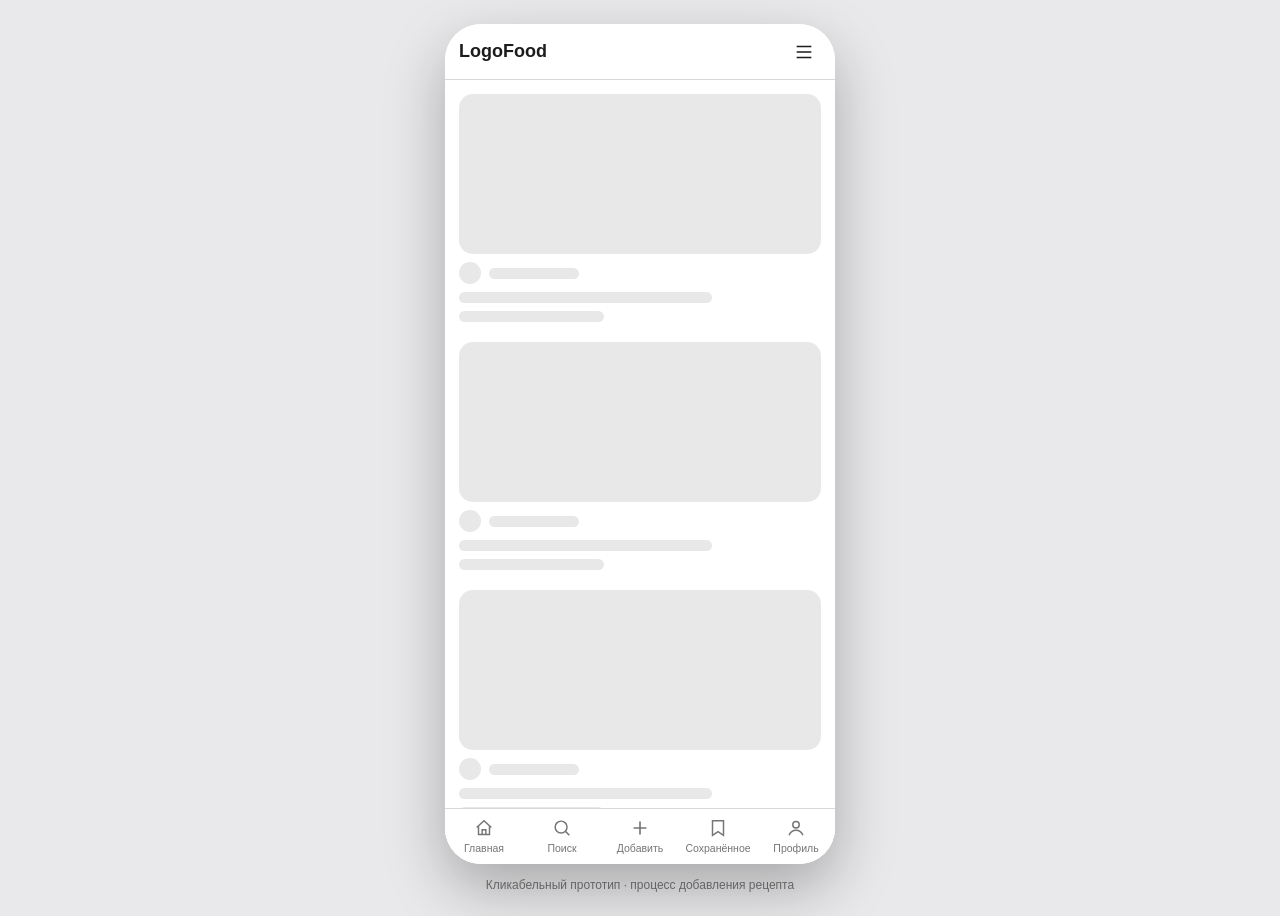
==== index.html @ 0989dd39 "Rename recipe-prototype.html to index.html" ====
<!DOCTYPE html>
<html lang="ru">
<head>
<meta charset="UTF-8">
<meta name="viewport" content="width=device-width, initial-scale=1.0, maximum-scale=1.0">
<title>LogoFood — прототип добавления рецепта</title>
<style>
  :root{
    --gray-50:#fafafa;
    --gray-100:#f2f2f2;
    --gray-200:#e8e8e8;
    --gray-300:#dcdcdc;
    --gray-400:#c2c2c2;
    --gray-500:#9e9e9e;
    --gray-600:#757575;
    --gray-700:#525252;
    --gray-800:#333333;
    --text:#1c1c1c;
    --border:#d8d8d8;
    --field-h:40px;
  }
  *{box-sizing:border-box;}
  /* Гарантируем, что атрибут hidden всегда скрывает элемент, даже если
     класс задаёт своё display (flex и т.п.) — иначе toggle через .hidden не работает */
  [hidden]{display:none !important;}
  html,body{height:100%;}
  body{
    margin:0;
    background:#e9e9eb;
    font-family:-apple-system,BlinkMacSystemFont,"Segoe UI",Roboto,Helvetica,Arial,sans-serif;
    color:var(--text);
    -webkit-font-smoothing:antialiased;
  }
  button, input, textarea, select{font-family:inherit;}
  button:focus-visible, input:focus-visible, textarea:focus-visible, select:focus-visible, a:focus-visible{
    outline:2px solid var(--gray-800); outline-offset:2px;
  }

  .stage{
    min-height:100vh; display:flex; flex-direction:column; align-items:center; justify-content:center;
    gap:14px; padding:24px;
  }
  .stage-caption{font-size:12px;color:var(--gray-600);text-align:center;}

  .device{
    position:relative; width:390px; height:844px; max-height:calc(100vh - 60px);
    background:#fff; border-radius:36px; box-shadow:0 24px 60px rgba(0,0,0,.28); overflow:hidden;
  }

  .screen{position:absolute; inset:0; display:flex; flex-direction:column; background:#fff;}
  #screen-main{z-index:1;}

  .modal-screen{
    z-index:10; opacity:0; visibility:hidden; transform:translateY(18px);
    transition:opacity .25s ease, transform .25s ease, visibility 0s linear .25s; pointer-events:none;
  }
  .modal-screen.active{
    opacity:1; visibility:visible; transform:translateY(0);
    transition:opacity .25s ease, transform .25s ease; pointer-events:auto;
  }

  /* Top bar */
  .topbar{
    height:56px; flex:0 0 auto; display:flex; align-items:center; justify-content:space-between;
    padding:0 14px; border-bottom:1px solid var(--border);
  }
  .logo{font-weight:700;font-size:18px;}
  .icon-btn{
    width:34px;height:34px; display:flex;align-items:center;justify-content:center;
    background:none;border:none;border-radius:50%; color:var(--text);cursor:pointer;padding:0;flex:0 0 auto;
  }
  .icon-btn:hover{background:var(--gray-100);}
  .icon-btn svg{width:22px;height:22px;}

  .main-content{flex:1;background:#fff;overflow-y:auto;}

  /* Skeleton feed */
  .feed-skeleton{padding:14px;display:flex;flex-direction:column;gap:20px;}
  .skeleton-card{display:flex;flex-direction:column;gap:8px;}
  .skeleton-block{
    border-radius:8px;
    background:linear-gradient(90deg, var(--gray-200) 25%, var(--gray-100) 37%, var(--gray-200) 63%);
    background-size:400% 100%; animation:shimmer 1.6s ease-in-out infinite;
  }
  .skeleton-img{height:160px;border-radius:14px;}
  .skeleton-row{display:flex;align-items:center;gap:8px;}
  .skeleton-avatar{width:22px;height:22px;border-radius:50%;flex:0 0 auto;}
  .skeleton-line{height:11px;}
  .skeleton-line.w-70{width:70%;}
  .skeleton-line.w-40{width:40%;}
  .skeleton-line.w-30{width:30%;}
  @keyframes shimmer{0%{background-position:100% 0;}100%{background-position:-100% 0;}}
  @media (prefers-reduced-motion: reduce){ .skeleton-block{animation:none;} }

  /* Bottom nav */
  .bottom-nav{flex:0 0 auto; display:flex; border-top:1px solid var(--border); background:#fff;}
  .nav-item{
    flex:1; display:flex;flex-direction:column;align-items:center;justify-content:center;
    gap:3px;padding:8px 0 10px; background:none;border:none;color:var(--gray-600); font-size:10.5px;cursor:pointer;
  }
  .nav-item:hover{color:var(--text);}
  .nav-item svg{width:22px;height:22px;}

  /* Bottom sheet (action menu) */
  #sheet-overlay{
    position:absolute;inset:0;z-index:30; background:rgba(0,0,0,.4);
    display:flex;align-items:flex-end; opacity:0;visibility:hidden;
    transition:opacity .25s ease, visibility 0s linear .25s; pointer-events:none;
  }
  #sheet-overlay.active{opacity:1;visibility:visible;transition:opacity .25s ease;pointer-events:auto;}
  .sheet{width:100%;background:#fff;border-radius:18px 18px 0 0;padding:10px 14px 26px;transform:translateY(100%);transition:transform .3s ease;}
  #sheet-overlay.active .sheet{transform:translateY(0);}
  .sheet-handle{width:36px;height:4px;border-radius:2px;background:var(--gray-300);margin:2px auto 12px;}
  .sheet-item{display:flex;align-items:center;gap:12px;padding:13px 8px;border-radius:10px;font-size:15px;cursor:pointer;}
  .sheet-item:hover{background:var(--gray-100);}
  .sheet-item svg{width:20px;height:20px;color:var(--gray-700);}

  /* Modal header / progress / footer */
  .modal-header{
    flex:0 0 auto;height:52px;display:flex;align-items:center;justify-content:space-between;
    padding:0 6px;border-bottom:1px solid var(--border);
  }
  .modal-header h2{margin:0;font-size:16px;font-weight:600;}
  .progress-wrap{flex:0 0 auto;padding:10px 16px 2px;display:flex;flex-direction:column;gap:6px;}
  .progress-track{display:flex;gap:4px;}
  .progress-segment{flex:1;height:4px;border-radius:2px;background:var(--gray-200);}
  .progress-segment.filled{background:var(--gray-700);}
  .progress-label{font-size:11px;color:var(--gray-500);}
  .modal-content{flex:1;overflow-y:auto;padding:16px;display:flex;flex-direction:column;gap:20px;}
  .modal-footer{flex:0 0 auto;padding:12px 16px 18px;border-top:1px solid var(--border);}
  .step-heading{margin:0;font-size:16.5px;font-weight:700;}
  .field-hint{margin:-10px 0 0;font-size:12px;color:var(--gray-500);line-height:1.5;}

  /* Переключатель способа описания (текст / пошагово) */
  .segmented{display:flex;background:var(--gray-100);border-radius:10px;padding:3px;gap:3px;}
  .segmented-btn{flex:1;padding:9px 10px;border:none;border-radius:8px;background:transparent;font-size:13px;font-weight:600;color:var(--gray-600);cursor:pointer;}
  .segmented-btn.active{background:#fff;color:var(--text);box-shadow:0 1px 3px rgba(0,0,0,.12);}

  /* Form elements */
  .field{display:flex;flex-direction:column;gap:6px;}
  .field label{font-size:13px;font-weight:600;color:var(--gray-800);}
  input[type=text], input[type=number], select{
    height:var(--field-h);padding:0 12px;border:1px solid var(--border);border-radius:8px;background:#fff;color:var(--text);width:100%;font-size:14px;
  }
  textarea{
    padding:10px 12px;border:1px solid var(--border);border-radius:8px;background:#fff;color:var(--text);width:100%;font-size:14px;
    resize:vertical;min-height:72px;
  }
  input::placeholder, textarea::placeholder{color:var(--gray-500);}

  .select-wrap{position:relative;}
  .select-wrap select{appearance:none;-webkit-appearance:none;padding-right:32px;cursor:pointer;}
  .select-wrap .chevron{position:absolute;right:10px;top:50%;transform:translateY(-50%);width:16px;height:16px;color:var(--gray-600);pointer-events:none;}

  .suffix-row{display:flex;align-items:center;gap:8px;}
  .suffix-row input{flex:1;}
  .suffix{font-size:13px;color:var(--gray-600);white-space:nowrap;}

  .stepper{display:flex;align-items:center;gap:10px;}
  .stepper button{width:var(--field-h);height:var(--field-h);border-radius:8px;border:1px solid var(--border);background:var(--gray-50);font-size:16px;line-height:1;cursor:pointer;color:var(--text);flex:0 0 auto;}
  .stepper button:hover{background:var(--gray-200);}
  .stepper input{width:48px;height:var(--field-h);text-align:center;padding:0 4px;}

  /* Chip group (время) + свой вариант */
  .chip-group{display:flex;flex-wrap:wrap;gap:8px;}
  .chip-btn{padding:8px 14px;border-radius:20px;border:1px solid var(--border);background:#fff;font-size:13px;color:var(--text);cursor:pointer;}
  .chip-btn.selected{background:var(--gray-800);border-color:var(--gray-800);color:#fff;}
  .custom-time-row{display:flex;gap:8px;margin-top:8px;}
  .custom-time-row input{flex:1;}
  .custom-time-unit{width:92px;}

  /* Multi-select chip fields (типы блюд / кухни / особенности / повод) */
  .chip-field{display:flex;flex-wrap:wrap;gap:8px;align-items:center;}
  .tag-chip{display:inline-flex;align-items:center;gap:6px;padding:6px 8px 6px 12px;background:var(--gray-200);border-radius:16px;font-size:13px;white-space:nowrap;}
  .tag-remove{width:16px;height:16px;border:none;background:none;padding:0;cursor:pointer;display:flex;align-items:center;justify-content:center;color:var(--gray-600);}
  .tag-remove svg{width:11px;height:11px;}
  .chip-more-btn{padding:8px 14px;border-radius:20px;border:1.5px dashed var(--gray-400);background:#fff;font-size:13px;color:var(--gray-600);cursor:pointer;}
  .chip-more-btn:hover{background:var(--gray-50);color:var(--text);}

  .btn-primary{width:100%;padding:14px;border:none;border-radius:10px;background:var(--gray-700);color:#fff;font-size:15px;font-weight:600;cursor:pointer;}
  .btn-primary:hover{background:var(--gray-800);}
  .btn-secondary{width:100%;padding:12px;border:1px solid var(--border);border-radius:10px;background:var(--gray-50);color:var(--text);font-size:13.5px;cursor:pointer;text-align:center;}
  .btn-secondary:hover{background:var(--gray-200);}
  .btn-sub{display:block;font-size:11px;font-weight:400;color:var(--gray-500);margin-top:2px;}
  .btn-text{background:none;border:none;color:var(--text);font-weight:600;font-size:14px;cursor:pointer;padding:6px 4px;flex:0 0 auto;}
  .btn-text-cancel{background:none;border:none;color:var(--gray-600);font-size:14px;padding:8px;cursor:pointer;}

  /* Обложка рецепта — dropzone */
  .cover-dropzone{
    border:2px dashed var(--border);border-radius:12px;padding:22px 16px;
    display:flex;flex-direction:column;align-items:center;gap:6px;cursor:pointer;text-align:center;
    color:var(--gray-600);transition:border-color .15s, background .15s;background:#fff;
  }
  .cover-dropzone.dragover{border-color:var(--gray-700);background:var(--gray-50);}
  .cover-dropzone svg{width:26px;height:26px;color:var(--gray-500);}
  .cover-dropzone .dz-title{font-size:13.5px;font-weight:600;color:var(--gray-800);}
  .cover-dropzone .dz-sub{font-size:11px;color:var(--gray-500);}
  .cover-preview-wrap{position:relative;}
  .cover-preview{height:150px;border-radius:12px;background:var(--gray-200) center/cover no-repeat;}
  .cover-preview-actions{position:absolute;top:8px;right:8px;display:flex;gap:8px;}
  .cover-action-btn{width:32px;height:32px;border-radius:50%;background:rgba(255,255,255,.92);border:none;display:flex;align-items:center;justify-content:center;cursor:pointer;color:var(--gray-800);}
  .cover-action-btn svg{width:16px;height:16px;}

  /* Пошаговые фото */
  .photo-dropzone{
    width:100%;border:1.5px dashed var(--border);border-radius:10px;padding:14px;
    display:flex;flex-direction:column;align-items:center;gap:4px;cursor:pointer;color:var(--gray-600);background:var(--gray-50);
  }
  .photo-dropzone svg{width:20px;height:20px;color:var(--gray-500);}
  .photo-dropzone span{font-size:12.5px;font-weight:600;color:var(--gray-700);}
  .photo-box{position:relative;height:100px;border-radius:10px;background:var(--gray-200) center/cover no-repeat;}
  .photo-box-actions{position:absolute;top:6px;right:6px;display:flex;gap:6px;}
  .photo-action-btn{width:26px;height:26px;border-radius:50%;background:rgba(255,255,255,.92);border:none;display:flex;align-items:center;justify-content:center;cursor:pointer;color:var(--gray-800);}
  .photo-action-btn svg{width:14px;height:14px;}

  /* Шаги приготовления */
  .step-block{border:1px solid var(--border);border-radius:12px;padding:12px;display:flex;flex-direction:column;gap:10px;touch-action:pan-y;}
  .step-block.dragging{opacity:.85;box-shadow:0 8px 20px rgba(0,0,0,.18);background:#fff;}
  .step-block-header{display:flex;align-items:center;gap:8px;font-size:13px;font-weight:600;color:var(--gray-800);}
  .step-block-header .step-title{flex:1;}
  .drag-handle{color:var(--gray-400);display:flex;flex:0 0 auto;cursor:grab;touch-action:none;}
  .drag-handle svg{width:18px;height:18px;}
  .drag-handle:active{cursor:grabbing;}

  /* Ингредиенты */
  .ingredient-row{display:flex;align-items:center;gap:10px;padding:10px;border:1px solid var(--border);border-radius:10px;background:#fff;touch-action:pan-y;}
  .ingredient-row.dragging{opacity:.85;box-shadow:0 8px 20px rgba(0,0,0,.18);}
  .ingredient-row .ingredient-name{flex:1;font-size:14px;}
  .ingredient-row .ingredient-qty{font-size:13px;color:var(--gray-600);white-space:nowrap;}

  /* Селектор (полноэкранный поиск для больших списков) */
  .selector-overlay{
    position:absolute;inset:0;z-index:40;background:#fff;display:flex;flex-direction:column;
    opacity:0;visibility:hidden;transform:translateY(12px);pointer-events:none;
    transition:opacity .2s ease, transform .2s ease, visibility 0s linear .2s;
  }
  .selector-overlay.active{opacity:1;visibility:visible;transform:translateY(0);pointer-events:auto;transition:opacity .2s ease, transform .2s ease;}
  .selector-search-wrap{padding:10px 16px;position:relative;flex:0 0 auto;}
  .selector-search-wrap .search-icon{position:absolute;left:26px;top:50%;transform:translateY(-50%);width:16px;height:16px;color:var(--gray-500);}
  .selector-search-wrap input{padding-left:34px;}
  .selector-selected-row{display:flex;flex-wrap:wrap;gap:6px;padding:0 16px 10px;flex:0 0 auto;}
  .selector-list{flex:1;overflow-y:auto;padding-bottom:16px;}
  .selector-group-title{padding:12px 16px 4px;font-size:11.5px;font-weight:700;text-transform:uppercase;letter-spacing:.03em;color:var(--gray-500);}
  .selector-row{width:100%;display:flex;align-items:center;justify-content:space-between;padding:12px 16px;border:none;background:none;text-align:left;font-size:14.5px;color:var(--text);cursor:pointer;}
  .selector-row:hover{background:var(--gray-50);}
  .selector-row.selected{font-weight:600;}
  .selector-row .row-check{width:18px;height:18px;color:var(--gray-800);visibility:hidden;flex:0 0 auto;}
  .selector-row.selected .row-check{visibility:visible;}
  .selector-empty{padding:28px 16px;text-align:center;color:var(--gray-500);font-size:13px;}

  /* Диалог подтверждения выхода */
  .dialog-overlay{
    position:absolute;inset:0;z-index:50;background:rgba(0,0,0,.45);display:flex;align-items:center;justify-content:center;
    padding:24px;opacity:0;visibility:hidden;transition:opacity .2s ease, visibility 0s linear .2s;pointer-events:none;
  }
  .dialog-overlay.active{opacity:1;visibility:visible;transition:opacity .2s ease;pointer-events:auto;}
  .dialog-card{background:#fff;border-radius:16px;padding:20px;width:100%;max-width:300px;display:flex;flex-direction:column;gap:10px;box-shadow:0 12px 40px rgba(0,0,0,.25);}
  .dialog-card h3{margin:0;font-size:16px;}
  .dialog-card p{margin:0;font-size:13px;color:var(--gray-600);line-height:1.5;}
  .dialog-actions{display:flex;flex-direction:column;gap:8px;margin-top:6px;}

  /* Toast */
  .toast{
    position:absolute;left:50%;bottom:24px;transform:translateX(-50%) translateY(20px);
    background:var(--gray-800);color:#fff;padding:10px 16px;border-radius:8px;font-size:13px;
    opacity:0;pointer-events:none;transition:opacity .25s ease, transform .25s ease;z-index:60;white-space:nowrap;
  }
  .toast.show{opacity:1;transform:translateX(-50%) translateY(0);}

  /* Success screen */
  .success-content{flex:1;display:flex;flex-direction:column;align-items:center;justify-content:center;text-align:center;padding:28px 26px;gap:14px;}
  .success-photo{width:150px;height:150px;border-radius:50%;background:var(--gray-200);}
  .success-title{font-size:18px;font-weight:700;margin:4px 0 0;}
  .success-text{font-size:13px;color:var(--gray-600);line-height:1.55;margin:0;}
  .success-text a{color:var(--text);}
  .success-actions{width:100%;display:flex;flex-direction:column;gap:10px;margin-top:14px;}

  @media (max-width:480px){
    .stage{padding:0;gap:0;}
    .stage-caption{display:none;}
    .device{width:100vw;height:100vh;max-height:none;border-radius:0;box-shadow:none;}
  }
</style>
</head>
<body>

<div class="stage">
  <div class="device" id="device">

    <!-- ===================== ГЛАВНАЯ СТРАНИЦА ===================== -->
    <div class="screen" id="screen-main">
      <div class="topbar">
        <div class="logo">LogoFood</div>
        <button class="icon-btn" type="button" aria-label="Меню">
          <svg viewBox="0 0 24 24" fill="none" stroke="currentColor" stroke-width="1.8"><path d="M4 6h16M4 12h16M4 18h16"/></svg>
        </button>
      </div>
      <div class="main-content">
        <div class="feed-skeleton">
          <div class="skeleton-card">
            <div class="skeleton-block skeleton-img"></div>
            <div class="skeleton-row">
              <div class="skeleton-block skeleton-avatar"></div>
              <div class="skeleton-block skeleton-line w-30" style="flex:0 0 auto;width:90px;"></div>
            </div>
            <div class="skeleton-block skeleton-line w-70"></div>
            <div class="skeleton-block skeleton-line w-40"></div>
          </div>
          <div class="skeleton-card">
            <div class="skeleton-block skeleton-img"></div>
            <div class="skeleton-row">
              <div class="skeleton-block skeleton-avatar"></div>
              <div class="skeleton-block skeleton-line w-30" style="flex:0 0 auto;width:90px;"></div>
            </div>
            <div class="skeleton-block skeleton-line w-70"></div>
            <div class="skeleton-block skeleton-line w-40"></div>
          </div>
          <div class="skeleton-card">
            <div class="skeleton-block skeleton-img"></div>
            <div class="skeleton-row">
              <div class="skeleton-block skeleton-avatar"></div>
              <div class="skeleton-block skeleton-line w-30" style="flex:0 0 auto;width:90px;"></div>
            </div>
            <div class="skeleton-block skeleton-line w-70"></div>
            <div class="skeleton-block skeleton-line w-40"></div>
          </div>
        </div>
      </div>
      <div class="bottom-nav">
        <button class="nav-item" type="button">
          <svg viewBox="0 0 24 24" fill="none" stroke="currentColor" stroke-width="1.6"><path d="M4 11.5 12 4l8 7.5"/><path d="M6 10v9h12v-9"/><path d="M10 19v-5h4v5"/></svg>
          Главная
        </button>
        <button class="nav-item" type="button">
          <svg viewBox="0 0 24 24" fill="none" stroke="currentColor" stroke-width="1.6"><circle cx="11" cy="11" r="6.5"/><path d="M20 20l-4.3-4.3"/></svg>
          Поиск
        </button>
        <button class="nav-item" type="button" id="nav-add-btn">
          <svg viewBox="0 0 24 24" fill="none" stroke="currentColor" stroke-width="1.8"><path d="M12 5v14M5 12h14"/></svg>
          Добавить
        </button>
        <button class="nav-item" type="button">
          <svg viewBox="0 0 24 24" fill="none" stroke="currentColor" stroke-width="1.6"><path d="M6 4h12v16l-6-4-6 4V4Z"/></svg>
          Сохранённое
        </button>
        <button class="nav-item" type="button">
          <svg viewBox="0 0 24 24" fill="none" stroke="currentColor" stroke-width="1.6"><circle cx="12" cy="8.5" r="3.5"/><path d="M4.5 20c1.4-3.7 4.4-5.5 7.5-5.5s6.1 1.8 7.5 5.5"/></svg>
          Профиль
        </button>
      </div>

      <!-- Шторка с выбором действия -->
      <div id="sheet-overlay">
        <div class="sheet">
          <div class="sheet-handle"></div>
          <div class="sheet-item" id="sheet-add-recipe">
            <svg viewBox="0 0 24 24" fill="none" stroke="currentColor" stroke-width="1.4"><path d="M12 3l2.6 5.6 6.1.6-4.6 4.1 1.3 6-5.4-3.1-5.4 3.1 1.3-6-4.6-4.1 6.1-.6L12 3Z"/></svg>
            Добавить рецепт
          </div>
          <div class="sheet-item" id="sheet-write-article">
            <svg viewBox="0 0 24 24" fill="none" stroke="currentColor" stroke-width="1.4"><path d="M12 3l2.6 5.6 6.1.6-4.6 4.1 1.3 6-5.4-3.1-5.4 3.1 1.3-6-4.6-4.1 6.1-.6L12 3Z"/></svg>
            Написать статью
          </div>
        </div>
      </div>
    </div>

    <!-- ===================== ШАГ 1 ===================== -->
    <div class="screen modal-screen" id="screen-step1">
      <div class="modal-header">
        <button class="icon-btn" data-action="back" aria-label="Назад">
          <svg viewBox="0 0 24 24" fill="none" stroke="currentColor" stroke-width="1.8"><path d="M15 18l-6-6 6-6"/></svg>
        </button>
        <h2>Добавление рецепта</h2>
        <button class="icon-btn" data-action="close" aria-label="Закрыть">
          <svg viewBox="0 0 24 24" fill="none" stroke="currentColor" stroke-width="1.8"><path d="M6 6l12 12M18 6L6 18"/></svg>
        </button>
      </div>
      <div class="progress-wrap">
        <div class="progress-track">
          <div class="progress-segment filled"></div>
          <div class="progress-segment"></div>
          <div class="progress-segment"></div>
          <div class="progress-segment"></div>
        </div>
        <div class="progress-label">Шаг 1 из 4</div>
      </div>
      <div class="modal-content">

        <h3 class="step-heading">Основная информация о блюде</h3>

        <div class="field">
          <div class="cover-dropzone" id="cover-dropzone">
            <svg viewBox="0 0 24 24" fill="none" stroke="currentColor" stroke-width="1.6"><path d="M4 8h3l2-2h6l2 2h3v11H4V8Z"/><circle cx="12" cy="13.5" r="3.2"/></svg>
            <div class="dz-title">Загрузить обложку рецепта</div>
            <div class="dz-sub">Перетащите фото сюда или нажмите для выбора · необязательно</div>
          </div>
          <div class="cover-preview-wrap" id="cover-preview-wrap" hidden>
            <div class="cover-preview" id="cover-preview"></div>
            <div class="cover-preview-actions">
              <button class="cover-action-btn" id="cover-change-btn" type="button" aria-label="Заменить фото">
                <svg viewBox="0 0 24 24" fill="none" stroke="currentColor" stroke-width="1.7"><path d="M4 20l4.3-.9L19 8.4a1.5 1.5 0 0 0 0-2.1l-1.3-1.3a1.5 1.5 0 0 0-2.1 0L5 15.7 4 20Z"/></svg>
              </button>
              <button class="cover-action-btn" id="cover-remove-btn" type="button" aria-label="Удалить фото">
                <svg viewBox="0 0 24 24" fill="none" stroke="currentColor" stroke-width="1.7"><path d="M4 7h16M9 7V5a2 2 0 0 1 2-2h2a2 2 0 0 1 2 2v2m-9 0 1 13a2 2 0 0 0 2 2h6a2 2 0 0 0 2-2l1-13"/></svg>
              </button>
            </div>
          </div>
          <input type="file" id="cover-file-input" accept="image/*" hidden>
        </div>

        <div class="field">
          <label>Название блюда*</label>
          <input type="text" placeholder="Название блюда">
        </div>

        <div class="field">
          <label>Описание блюда*</label>
          <textarea placeholder="Описание блюда"></textarea>
        </div>

        <div class="field">
          <label>Типы блюд*</label>
          <div class="chip-field" id="dish-type-chips"></div>
        </div>

        <div class="field">
          <label>Калорийность</label>
          <div class="suffix-row">
            <input type="number" placeholder="Калорийность" min="0">
            <span class="suffix">ккал</span>
          </div>
        </div>

        <div class="field">
          <label>Количество порций</label>
          <div class="stepper">
            <button type="button" class="dec" aria-label="Уменьшить">−</button>
            <input type="text" value="1" inputmode="numeric">
            <button type="button" class="inc" aria-label="Увеличить">+</button>
            <span class="suffix">порций</span>
          </div>
        </div>

        <div class="field">
          <label>Общее время на кухне</label>
          <div class="chip-group">
            <button type="button" class="chip-btn">15 мин</button>
            <button type="button" class="chip-btn selected">30 мин</button>
            <button type="button" class="chip-btn">1 час</button>
            <button type="button" class="chip-btn">1,5 часа</button>
            <button type="button" class="chip-btn">Свой вариант</button>
          </div>
          <div class="custom-time-row" hidden>
            <input type="number" min="1" placeholder="Введите время" class="custom-time-input">
            <div class="select-wrap custom-time-unit">
              <select><option>мин</option><option>ч</option></select>
              <svg class="chevron" viewBox="0 0 24 24" fill="none" stroke="currentColor" stroke-width="1.8"><path d="M6 9l6 6 6-6"/></svg>
            </div>
          </div>
        </div>

        <div class="field">
          <label>Активное время на кухне</label>
          <div class="chip-group">
            <button type="button" class="chip-btn selected">15 мин</button>
            <button type="button" class="chip-btn">30 мин</button>
            <button type="button" class="chip-btn">1 час</button>
            <button type="button" class="chip-btn">1,5 часа</button>
            <button type="button" class="chip-btn">Свой вариант</button>
          </div>
          <div class="custom-time-row" hidden>
            <input type="number" min="1" placeholder="Введите время" class="custom-time-input">
            <div class="select-wrap custom-time-unit">
              <select><option>мин</option><option>ч</option></select>
              <svg class="chevron" viewBox="0 0 24 24" fill="none" stroke="currentColor" stroke-width="1.8"><path d="M6 9l6 6 6-6"/></svg>
            </div>
          </div>
        </div>

      </div>
      <div class="modal-footer">
        <button class="btn-primary" type="button" data-action="next" data-target="screen-step2">Дальше</button>
      </div>
    </div>

    <!-- ===================== ШАГ 2 ===================== -->
    <div class="screen modal-screen" id="screen-step2">
      <div class="modal-header">
        <button class="icon-btn" data-action="back" data-target="screen-step1" aria-label="Назад">
          <svg viewBox="0 0 24 24" fill="none" stroke="currentColor" stroke-width="1.8"><path d="M15 18l-6-6 6-6"/></svg>
        </button>
        <h2>Добавление рецепта</h2>
        <button class="icon-btn" data-action="close" aria-label="Закрыть">
          <svg viewBox="0 0 24 24" fill="none" stroke="currentColor" stroke-width="1.8"><path d="M6 6l12 12M18 6L6 18"/></svg>
        </button>
      </div>
      <div class="progress-wrap">
        <div class="progress-track">
          <div class="progress-segment filled"></div>
          <div class="progress-segment filled"></div>
          <div class="progress-segment"></div>
          <div class="progress-segment"></div>
        </div>
        <div class="progress-label">Шаг 2 из 4</div>
      </div>
      <div class="modal-content">

        <h3 class="step-heading">Процесс приготовления</h3>
        <p class="field-hint">Опишите процесс одним из способов — нужен хотя бы один: пошагово с фото по каждому этапу или одним текстом без фото.</p>

        <div class="segmented" id="description-mode-toggle">
          <button type="button" class="segmented-btn active" data-mode="steps">Пошагово с фото</button>
          <button type="button" class="segmented-btn" data-mode="text">Простой текст</button>
        </div>

        <div class="field" id="mode-steps">
          <label>Шаги приготовления</label>
          <div id="steps-container" style="display:flex;flex-direction:column;gap:12px;">

            <div class="step-block">
              <div class="step-block-header">
                <span class="drag-handle" aria-label="Перетащить шаг">
                  <svg viewBox="0 0 24 24" fill="none" stroke="currentColor" stroke-width="1.6"><path d="M4 7h16M4 12h16M4 17h16"/></svg>
                </span>
                <span class="step-title">Шаг 1</span>
                <button class="icon-btn step-remove" type="button" aria-label="Удалить шаг">
                  <svg viewBox="0 0 24 24" fill="none" stroke="currentColor" stroke-width="1.8"><path d="M6 6l12 12M18 6L6 18"/></svg>
                </button>
              </div>
              <textarea placeholder="Описание шага"></textarea>
              <div class="photo-box has-image">
                <div class="photo-box-actions">
                  <button type="button" class="photo-action-btn photo-action-change" aria-label="Заменить фото">
                    <svg viewBox="0 0 24 24" fill="none" stroke="currentColor" stroke-width="1.7"><path d="M4 20l4.3-.9L19 8.4a1.5 1.5 0 0 0 0-2.1l-1.3-1.3a1.5 1.5 0 0 0-2.1 0L5 15.7 4 20Z"/></svg>
                  </button>
                  <button type="button" class="photo-action-btn photo-action-remove" aria-label="Удалить фото">
                    <svg viewBox="0 0 24 24" fill="none" stroke="currentColor" stroke-width="1.7"><path d="M4 7h16M9 7V5a2 2 0 0 1 2-2h2a2 2 0 0 1 2 2v2m-9 0 1 13a2 2 0 0 0 2 2h6a2 2 0 0 0 2-2l1-13"/></svg>
                  </button>
                </div>
              </div>
            </div>

            <div class="step-block">
              <div class="step-block-header">
                <span class="drag-handle" aria-label="Перетащить шаг">
                  <svg viewBox="0 0 24 24" fill="none" stroke="currentColor" stroke-width="1.6"><path d="M4 7h16M4 12h16M4 17h16"/></svg>
                </span>
                <span class="step-title">Шаг 2</span>
                <button class="icon-btn step-remove" type="button" aria-label="Удалить шаг">
                  <svg viewBox="0 0 24 24" fill="none" stroke="currentColor" stroke-width="1.8"><path d="M6 6l12 12M18 6L6 18"/></svg>
                </button>
              </div>
              <textarea placeholder="Описание шага"></textarea>
              <button class="photo-dropzone" type="button">
                <svg viewBox="0 0 24 24" fill="none" stroke="currentColor" stroke-width="1.6"><path d="M4 8h3l2-2h6l2 2h3v11H4V8Z"/><circle cx="12" cy="13.5" r="3.2"/></svg>
                <span>Добавить фото</span>
              </button>
            </div>

            <button class="btn-secondary" type="button" id="add-step-btn">+ Добавить шаг</button>
          </div>
        </div>

        <div class="field" id="mode-text" hidden>
          <label>Текстовое описание</label>
          <textarea placeholder="Опишите процесс приготовления от начала до конца"></textarea>
        </div>

      </div>
      <div class="modal-footer">
        <button class="btn-primary" type="button" data-action="next" data-target="screen-step3">Дальше</button>
      </div>
    </div>

    <!-- ===================== ШАГ 3 ===================== -->
    <div class="screen modal-screen" id="screen-step3">
      <div class="modal-header">
        <button class="icon-btn" data-action="back" data-target="screen-step2" aria-label="Назад">
          <svg viewBox="0 0 24 24" fill="none" stroke="currentColor" stroke-width="1.8"><path d="M15 18l-6-6 6-6"/></svg>
        </button>
        <h2>Добавление рецепта</h2>
        <button class="icon-btn" data-action="close" aria-label="Закрыть">
          <svg viewBox="0 0 24 24" fill="none" stroke="currentColor" stroke-width="1.8"><path d="M6 6l12 12M18 6L6 18"/></svg>
        </button>
      </div>
      <div class="progress-wrap">
        <div class="progress-track">
          <div class="progress-segment filled"></div>
          <div class="progress-segment filled"></div>
          <div class="progress-segment filled"></div>
          <div class="progress-segment"></div>
        </div>
        <div class="progress-label">Шаг 3 из 4</div>
      </div>
      <div class="modal-content">

        <h3 class="step-heading">Состав и ингредиенты</h3>

        <div id="ingredient-list" style="display:flex;flex-direction:column;gap:10px;">
          <div class="ingredient-row">
            <span class="drag-handle" aria-label="Перетащить"><svg viewBox="0 0 24 24" fill="none" stroke="currentColor" stroke-width="1.6"><path d="M4 7h16M4 12h16M4 17h16"/></svg></span>
            <span class="ingredient-name">Ингредиент</span>
            <span class="ingredient-qty">4 шт.</span>
            <button class="icon-btn ingredient-remove" type="button" aria-label="Удалить"><svg viewBox="0 0 24 24" fill="none" stroke="currentColor" stroke-width="1.8"><path d="M6 6l12 12M18 6L6 18"/></svg></button>
          </div>
          <div class="ingredient-row">
            <span class="drag-handle" aria-label="Перетащить"><svg viewBox="0 0 24 24" fill="none" stroke="currentColor" stroke-width="1.6"><path d="M4 7h16M4 12h16M4 17h16"/></svg></span>
            <span class="ingredient-name">Ингредиент</span>
            <span class="ingredient-qty">4 шт.</span>
            <button class="icon-btn ingredient-remove" type="button" aria-label="Удалить"><svg viewBox="0 0 24 24" fill="none" stroke="currentColor" stroke-width="1.8"><path d="M6 6l12 12M18 6L6 18"/></svg></button>
          </div>
          <div class="ingredient-row">
            <span class="drag-handle" aria-label="Перетащить"><svg viewBox="0 0 24 24" fill="none" stroke="currentColor" stroke-width="1.6"><path d="M4 7h16M4 12h16M4 17h16"/></svg></span>
            <span class="ingredient-name">Ингредиент</span>
            <span class="ingredient-qty">4 шт.</span>
            <button class="icon-btn ingredient-remove" type="button" aria-label="Удалить"><svg viewBox="0 0 24 24" fill="none" stroke="currentColor" stroke-width="1.8"><path d="M6 6l12 12M18 6L6 18"/></svg></button>
          </div>
          <div class="ingredient-row">
            <span class="drag-handle" aria-label="Перетащить"><svg viewBox="0 0 24 24" fill="none" stroke="currentColor" stroke-width="1.6"><path d="M4 7h16M4 12h16M4 17h16"/></svg></span>
            <span class="ingredient-name">Ингредиент</span>
            <span class="ingredient-qty">4 шт.</span>
            <button class="icon-btn ingredient-remove" type="button" aria-label="Удалить"><svg viewBox="0 0 24 24" fill="none" stroke="currentColor" stroke-width="1.8"><path d="M6 6l12 12M18 6L6 18"/></svg></button>
          </div>
        </div>

        <div class="field">
          <label>Название ингредиента*</label>
          <input type="text" id="ingredient-name" placeholder="Название ингредиента">
        </div>

        <div style="display:flex;gap:12px;">
          <div class="field" style="flex:1;">
            <label>Количество*</label>
            <div class="stepper">
              <button type="button" class="dec" aria-label="Уменьшить">−</button>
              <input type="text" id="ingredient-qty" value="1" inputmode="numeric">
              <button type="button" class="inc" aria-label="Увеличить">+</button>
            </div>
          </div>
          <div class="field" style="flex:1;">
            <label>Единица измерения*</label>
            <div class="select-wrap">
              <select id="ingredient-unit">
                <option selected>шт</option>
                <option>г</option>
                <option>кг</option>
                <option>мл</option>
                <option>л</option>
                <option>ст. л.</option>
                <option>ч. л.</option>
                <option>по вкусу</option>
              </select>
              <svg class="chevron" viewBox="0 0 24 24" fill="none" stroke="currentColor" stroke-width="1.8"><path d="M6 9l6 6 6-6"/></svg>
            </div>
          </div>
        </div>

        <button class="btn-secondary" type="button" id="add-ingredient-btn">+ Добавить ингредиент</button>

      </div>
      <div class="modal-footer">
        <button class="btn-primary" type="button" data-action="next" data-target="screen-step4">Дальше</button>
      </div>
    </div>

    <!-- ===================== ШАГ 4 ===================== -->
    <div class="screen modal-screen" id="screen-step4">
      <div class="modal-header">
        <button class="icon-btn" data-action="back" data-target="screen-step3" aria-label="Назад">
          <svg viewBox="0 0 24 24" fill="none" stroke="currentColor" stroke-width="1.8"><path d="M15 18l-6-6 6-6"/></svg>
        </button>
        <h2>Добавление рецепта</h2>
        <button class="icon-btn" data-action="close" aria-label="Закрыть">
          <svg viewBox="0 0 24 24" fill="none" stroke="currentColor" stroke-width="1.8"><path d="M6 6l12 12M18 6L6 18"/></svg>
        </button>
      </div>
      <div class="progress-wrap">
        <div class="progress-track">
          <div class="progress-segment filled"></div>
          <div class="progress-segment filled"></div>
          <div class="progress-segment filled"></div>
          <div class="progress-segment filled"></div>
        </div>
        <div class="progress-label">Шаг 4 из 4</div>
      </div>
      <div class="modal-content">

        <h3 class="step-heading">Детали и категории</h3>

        <div class="field">
          <label>Тип приготовления</label>
          <div class="select-wrap">
            <select>
              <option value="" selected>Выберите тип приготовления</option>
              <option>Варка</option>
              <option>Жарка</option>
              <option>Запекание</option>
              <option>Тушение</option>
              <option>На пару</option>
              <option>Гриль</option>
              <option>Без готовки</option>
            </select>
            <svg class="chevron" viewBox="0 0 24 24" fill="none" stroke="currentColor" stroke-width="1.8"><path d="M6 9l6 6 6-6"/></svg>
          </div>
        </div>

        <div class="field">
          <label>Национальные кухни</label>
          <div class="chip-field" id="cuisine-chips"></div>
        </div>

        <div class="field">
          <label>Особенности блюда</label>
          <div class="chip-field" id="features-chips"></div>
        </div>

        <div class="field">
          <label>Повод</label>
          <div class="chip-field" id="occasion-chips"></div>
        </div>

      </div>
      <div class="modal-footer">
        <button class="btn-primary" type="button" id="save-recipe-btn">Сохранить рецепт</button>
      </div>
    </div>

    <!-- ===================== РЕЦЕПТ СОХРАНЕН ===================== -->
    <div class="screen modal-screen" id="screen-success">
      <div class="topbar">
        <div class="logo">LogoFood</div>
        <button class="icon-btn" type="button" aria-label="Меню">
          <svg viewBox="0 0 24 24" fill="none" stroke="currentColor" stroke-width="1.8"><path d="M4 6h16M4 12h16M4 18h16"/></svg>
        </button>
      </div>
      <div class="success-content">
        <div class="success-photo"></div>
        <p class="success-title">Спасибо! Отправили рецепт на модерацию.</p>
        <p class="success-text">Рецепт сохранен в <a href="#" id="drafts-link">черновики</a> и виден только вам, пока вы не опубликуете его</p>
        <div class="success-actions">
          <button class="btn-secondary" type="button" data-action="finish">Посмотреть рецепт</button>
          <button class="btn-primary" type="button" data-action="finish">На главную</button>
        </div>
      </div>
    </div>

    <!-- ===================== ПОЛНОЭКРАННЫЙ СЕЛЕКТОР (поиск по большим спискам) ===================== -->
    <div class="selector-overlay" id="selector-overlay">
      <div class="modal-header">
        <button class="icon-btn" id="selector-back" aria-label="Назад">
          <svg viewBox="0 0 24 24" fill="none" stroke="currentColor" stroke-width="1.8"><path d="M15 18l-6-6 6-6"/></svg>
        </button>
        <h2 id="selector-title">Выбор</h2>
        <button class="btn-text" id="selector-done">Готово</button>
      </div>
      <div class="selector-search-wrap">
        <svg class="search-icon" viewBox="0 0 24 24" fill="none" stroke="currentColor" stroke-width="1.6"><circle cx="11" cy="11" r="6.5"/><path d="M20 20l-4.3-4.3"/></svg>
        <input type="text" id="selector-search" placeholder="Поиск...">
      </div>
      <div class="selector-selected-row" id="selector-selected-row"></div>
      <div class="selector-list" id="selector-list"></div>
    </div>

    <!-- ===================== ДИАЛОГ: сохранить черновик при выходе ===================== -->
    <div class="dialog-overlay" id="exit-dialog-overlay">
      <div class="dialog-card">
        <h3>Сохранить как черновик?</h3>
        <p>Вы выходите из формы добавления рецепта. Черновик можно будет продолжить позже.</p>
        <div class="dialog-actions">
          <button class="btn-primary" type="button" id="exit-save-draft">Сохранить в черновик</button>
          <button class="btn-secondary" type="button" id="exit-discard">Не сохранять</button>
          <button class="btn-text-cancel" type="button" id="exit-cancel">Отмена</button>
        </div>
      </div>
    </div>

    <div class="toast" id="toast"></div>

  </div>
  <div class="stage-caption">Кликабельный прототип · процесс добавления рецепта</div>
</div>

<script>
(function(){
  "use strict";

  function escapeHtml(str){
    var div = document.createElement('div');
    div.textContent = str;
    return div.innerHTML;
  }

  var ICON_CLOSE = '<svg viewBox="0 0 24 24" fill="none" stroke="currentColor" stroke-width="2"><path d="M6 6l12 12M18 6L6 18"/></svg>';
  var ICON_TRASH = '<svg viewBox="0 0 24 24" fill="none" stroke="currentColor" stroke-width="1.7"><path d="M4 7h16M9 7V5a2 2 0 0 1 2-2h2a2 2 0 0 1 2 2v2m-9 0 1 13a2 2 0 0 0 2 2h6a2 2 0 0 0 2-2l1-13"/></svg>';
  var ICON_PENCIL = '<svg viewBox="0 0 24 24" fill="none" stroke="currentColor" stroke-width="1.7"><path d="M4 20l4.3-.9L19 8.4a1.5 1.5 0 0 0 0-2.1l-1.3-1.3a1.5 1.5 0 0 0-2.1 0L5 15.7 4 20Z"/></svg>';
  var ICON_CAMERA = '<svg viewBox="0 0 24 24" fill="none" stroke="currentColor" stroke-width="1.6"><path d="M4 8h3l2-2h6l2 2h3v11H4V8Z"/><circle cx="12" cy="13.5" r="3.2"/></svg>';

  /* ===================== Навигация между экранами ===================== */
  function showScreen(id){
    document.querySelectorAll('.modal-screen').forEach(function(s){ s.classList.remove('active'); });
    if(id && id !== 'screen-main'){
      var target = document.getElementById(id);
      if(target) target.classList.add('active');
    }
  }

  document.querySelectorAll('[data-action="back"], [data-action="close"]').forEach(function(btn){
    btn.addEventListener('click', function(){
      var target = btn.dataset.target || 'screen-main';
      if(target === 'screen-main'){
        openExitDialog();
      } else {
        showScreen(target);
      }
    });
  });
  document.querySelectorAll('[data-action="next"]').forEach(function(btn){
    btn.addEventListener('click', function(){ showScreen(btn.dataset.target); });
  });
  document.querySelectorAll('[data-action="finish"]').forEach(function(btn){
    btn.addEventListener('click', function(){ showScreen('screen-main'); });
  });

  /* ===================== Диалог подтверждения выхода ===================== */
  var exitDialog = document.getElementById('exit-dialog-overlay');
  function openExitDialog(){ exitDialog.classList.add('active'); }
  function closeExitDialog(){ exitDialog.classList.remove('active'); }
  document.getElementById('exit-cancel').addEventListener('click', closeExitDialog);
  document.getElementById('exit-discard').addEventListener('click', function(){
    closeExitDialog();
    showScreen('screen-main');
  });
  document.getElementById('exit-save-draft').addEventListener('click', function(){
    closeExitDialog();
    showScreen('screen-main');
    showToast('Черновик сохранён');
  });

  /* ===================== Toast ===================== */
  var toastTimer;
  function showToast(msg){
    var el = document.getElementById('toast');
    el.textContent = msg;
    el.classList.add('show');
    clearTimeout(toastTimer);
    toastTimer = setTimeout(function(){ el.classList.remove('show'); }, 2500);
  }

  /* ===================== Шторка действий ===================== */
  var sheetOverlay = document.getElementById('sheet-overlay');
  document.getElementById('nav-add-btn').addEventListener('click', function(){ sheetOverlay.classList.add('active'); });
  sheetOverlay.addEventListener('click', function(e){ if(e.target === sheetOverlay) sheetOverlay.classList.remove('active'); });
  document.getElementById('sheet-add-recipe').addEventListener('click', function(){
    sheetOverlay.classList.remove('active');
    showScreen('screen-step1');
  });
  document.getElementById('sheet-write-article').addEventListener('click', function(){
    sheetOverlay.classList.remove('active');
  });

  /* ===================== Степперы ===================== */
  document.querySelectorAll('.stepper').forEach(function(stepper){
    var input = stepper.querySelector('input');
    var dec = stepper.querySelector('.dec');
    var inc = stepper.querySelector('.inc');
    dec.addEventListener('click', function(){
      var v = parseInt(input.value, 10); if(isNaN(v)) v = 1;
      input.value = Math.max(1, v - 1);
    });
    inc.addEventListener('click', function(){
      var v = parseInt(input.value, 10); if(isNaN(v)) v = 0;
      input.value = v + 1;
    });
  });

  /* ===================== Время: чипы + свой вариант ===================== */
  document.querySelectorAll('.chip-group').forEach(function(group){
    var customRow = group.parentElement.querySelector('.custom-time-row');
    group.querySelectorAll('.chip-btn').forEach(function(btn){
      btn.addEventListener('click', function(){
        group.querySelectorAll('.chip-btn').forEach(function(b){ b.classList.remove('selected'); });
        btn.classList.add('selected');
        if(customRow){
          if(btn.textContent.trim() === 'Свой вариант'){
            customRow.hidden = false;
            var inp = customRow.querySelector('input');
            if(inp) inp.focus();
          } else {
            customRow.hidden = true;
          }
        }
      });
    });
  });

  /* ===================== Способ описания: пошагово / простой текст ===================== */
  var modeButtons = document.querySelectorAll('#description-mode-toggle .segmented-btn');
  var modeSteps = document.getElementById('mode-steps');
  var modeText = document.getElementById('mode-text');
  modeButtons.forEach(function(btn){
    btn.addEventListener('click', function(){
      modeButtons.forEach(function(b){ b.classList.remove('active'); });
      btn.classList.add('active');
      var mode = btn.dataset.mode;
      modeSteps.hidden = mode !== 'steps';
      modeText.hidden = mode !== 'text';
    });
  });

  /* ===================== Загрузка фото: общий помощник ===================== */
  function pickImageFile(callback){
    var input = document.createElement('input');
    input.type = 'file';
    input.accept = 'image/*';
    input.hidden = true;
    document.body.appendChild(input);
    input.addEventListener('change', function(){
      var file = input.files[0];
      if(file) callback(URL.createObjectURL(file));
      input.remove();
    });
    input.click();
  }

  /* ---- Обложка рецепта ---- */
  var coverDropzone = document.getElementById('cover-dropzone');
  var coverPreviewWrap = document.getElementById('cover-preview-wrap');
  var coverPreview = document.getElementById('cover-preview');

  function setCoverImage(url){
    coverPreview.style.backgroundImage = 'url(' + url + ')';
    coverDropzone.hidden = true;
    coverPreviewWrap.hidden = false;
  }
  coverDropzone.addEventListener('click', function(){ pickImageFile(setCoverImage); });
  coverDropzone.addEventListener('dragover', function(e){ e.preventDefault(); coverDropzone.classList.add('dragover'); });
  coverDropzone.addEventListener('dragleave', function(){ coverDropzone.classList.remove('dragover'); });
  coverDropzone.addEventListener('drop', function(e){
    e.preventDefault();
    coverDropzone.classList.remove('dragover');
    var file = e.dataTransfer && e.dataTransfer.files && e.dataTransfer.files[0];
    if(file) setCoverImage(URL.createObjectURL(file));
  });
  document.getElementById('cover-change-btn').addEventListener('click', function(){ pickImageFile(setCoverImage); });
  document.getElementById('cover-remove-btn').addEventListener('click', function(){
    coverPreview.style.backgroundImage = '';
    coverPreviewWrap.hidden = true;
    coverDropzone.hidden = false;
  });

  /* ---- Фото в шагах приготовления ---- */
  function createPhotoDropzoneEl(){
    var btn = document.createElement('button');
    btn.type = 'button';
    btn.className = 'photo-dropzone';
    btn.innerHTML = ICON_CAMERA + '<span>Добавить фото</span>';
    return btn;
  }
  function createPhotoBoxEl(url){
    var div = document.createElement('div');
    div.className = 'photo-box has-image';
    if(url) div.style.backgroundImage = 'url(' + url + ')';
    div.innerHTML =
      '<div class="photo-box-actions">' +
        '<button type="button" class="photo-action-btn photo-action-change" aria-label="Заменить фото">' + ICON_PENCIL + '</button>' +
        '<button type="button" class="photo-action-btn photo-action-remove" aria-label="Удалить фото">' + ICON_TRASH + '</button>' +
      '</div>';
    return div;
  }

  /* ===================== Добавление / нумерация шагов ===================== */
  function renumberSteps(){
    document.querySelectorAll('#steps-container .step-block .step-title').forEach(function(el, i){
      el.textContent = 'Шаг ' + (i + 1);
    });
  }
  renumberSteps();

  document.getElementById('add-step-btn').addEventListener('click', function(){
    var block = document.createElement('div');
    block.className = 'step-block';
    block.innerHTML =
      '<div class="step-block-header">' +
        '<span class="drag-handle" aria-label="Перетащить шаг"><svg viewBox="0 0 24 24" fill="none" stroke="currentColor" stroke-width="1.6"><path d="M4 7h16M4 12h16M4 17h16"/></svg></span>' +
        '<span class="step-title">Шаг</span>' +
        '<button class="icon-btn step-remove" type="button" aria-label="Удалить шаг">' + ICON_CLOSE + '</button>' +
      '</div>' +
      '<textarea placeholder="Описание шага"></textarea>';
    var dz = createPhotoDropzoneEl();
    block.appendChild(dz);
    document.getElementById('steps-container').insertBefore(block, document.getElementById('add-step-btn'));
    renumberSteps();
  });

  /* ===================== Добавление ингредиента ===================== */
  document.getElementById('add-ingredient-btn').addEventListener('click', function(){
    var nameInput = document.getElementById('ingredient-name');
    var qtyInput = document.getElementById('ingredient-qty');
    var unitSelect = document.getElementById('ingredient-unit');
    var name = nameInput.value.trim() || 'Ингредиент';
    var qty = qtyInput.value || '1';
    var unit = unitSelect.value || 'шт';

    var row = document.createElement('div');
    row.className = 'ingredient-row';
    row.innerHTML =
      '<span class="drag-handle" aria-label="Перетащить"><svg viewBox="0 0 24 24" fill="none" stroke="currentColor" stroke-width="1.6"><path d="M4 7h16M4 12h16M4 17h16"/></svg></span>' +
      '<span class="ingredient-name">' + escapeHtml(name) + '</span>' +
      '<span class="ingredient-qty">' + escapeHtml(qty) + ' ' + escapeHtml(unit) + '</span>' +
      '<button class="icon-btn ingredient-remove" type="button" aria-label="Удалить">' + ICON_CLOSE + '</button>';
    document.getElementById('ingredient-list').appendChild(row);

    nameInput.value = '';
    qtyInput.value = '1';
  });

  /* ===================== Сохранить рецепт ===================== */
  document.getElementById('save-recipe-btn').addEventListener('click', function(){ showScreen('screen-success'); });
  document.getElementById('drafts-link').addEventListener('click', function(e){ e.preventDefault(); });

  /* ===================== Делегирование кликов ===================== */
  document.addEventListener('click', function(e){
    var tagRemove = e.target.closest('.tag-remove');
    if(tagRemove && tagRemove.closest('#selector-selected-row') === null && tagRemove.closest('.chip-field') === null){
      var chip = tagRemove.closest('.tag-chip');
      if(chip) chip.remove();
      return;
    }
    var stepRemove = e.target.closest('.step-remove');
    if(stepRemove){
      var block = stepRemove.closest('.step-block');
      if(block) block.remove();
      renumberSteps();
      return;
    }
    var ingRemove = e.target.closest('.ingredient-remove');
    if(ingRemove){
      var row = ingRemove.closest('.ingredient-row');
      if(row) row.remove();
      return;
    }
    var dz = e.target.closest('.photo-dropzone');
    if(dz){
      pickImageFile(function(url){ dz.replaceWith(createPhotoBoxEl(url)); });
      return;
    }
    var changeBtn = e.target.closest('.photo-action-change');
    if(changeBtn){
      var box = changeBtn.closest('.photo-box');
      pickImageFile(function(url){ box.style.backgroundImage = 'url(' + url + ')'; });
      return;
    }
    var removeBtn = e.target.closest('.photo-action-remove');
    if(removeBtn){
      var box2 = removeBtn.closest('.photo-box');
      box2.replaceWith(createPhotoDropzoneEl());
      return;
    }
  });

  /* ===================== Drag & drop (шаги / ингредиенты) ===================== */
  function makeSortable(container, itemSelector, handleSelector, onDrop){
    if(!container) return;
    var dragEl = null, startY = 0, scrollParent = null, prevOverflow = '';

    container.addEventListener('pointerdown', function(e){
      var handle = e.target.closest(handleSelector);
      if(!handle || !container.contains(handle)) return;
      var item = handle.closest(itemSelector);
      if(!item) return;
      e.preventDefault();
      dragEl = item;
      startY = e.clientY;
      dragEl.classList.add('dragging');
      dragEl.style.position = 'relative';
      dragEl.style.zIndex = '5';
      scrollParent = container.closest('.modal-content');
      if(scrollParent){ prevOverflow = scrollParent.style.overflowY; scrollParent.style.overflowY = 'hidden'; }
      document.addEventListener('pointermove', onMove);
      document.addEventListener('pointerup', onUp);
      document.addEventListener('pointercancel', onUp);
    });

    function onMove(e){
      if(!dragEl) return;
      var dy = e.clientY - startY;
      dragEl.style.transform = 'translateY(' + dy + 'px)';
      var siblings = Array.prototype.slice.call(container.querySelectorAll(itemSelector)).filter(function(el){ return el !== dragEl; });
      var dragRect = dragEl.getBoundingClientRect();
      var dragCenter = dragRect.top + dragRect.height / 2;
      for(var i = 0; i < siblings.length; i++){
        var sib = siblings[i];
        var sibRect = sib.getBoundingClientRect();
        var sibCenter = sibRect.top + sibRect.height / 2;
        if(dy > 0 && dragCenter > sibCenter){
          container.insertBefore(dragEl, sib.nextSibling);
          startY = e.clientY;
          dragEl.style.transform = 'translateY(0px)';
          break;
        } else if(dy < 0 && dragCenter < sibCenter){
          container.insertBefore(dragEl, sib);
          startY = e.clientY;
          dragEl.style.transform = 'translateY(0px)';
          break;
        }
      }
    }
    function onUp(){
      if(!dragEl) return;
      dragEl.style.transform = '';
      dragEl.style.position = '';
      dragEl.style.zIndex = '';
      dragEl.classList.remove('dragging');
      if(scrollParent) scrollParent.style.overflowY = prevOverflow;
      document.removeEventListener('pointermove', onMove);
      document.removeEventListener('pointerup', onUp);
      document.removeEventListener('pointercancel', onUp);
      dragEl = null;
      if(onDrop) onDrop();
    }
  }
  makeSortable(document.getElementById('steps-container'), '.step-block', '.drag-handle', renumberSteps);
  makeSortable(document.getElementById('ingredient-list'), '.ingredient-row', '.drag-handle');

  /* ===================== Большие списки: типы блюд / кухни / особенности / повод ===================== */
  var dishTypePopular = ['Завтраки','Первые блюда','Вторые блюда','Салаты','Десерты','Выпечка','Напитки','Закуски'];
  var dishTypeGroups = [
    { name:'Завтраки', items:['Омлет','Каша','Сырники','Блины','Тосты'] },
    { name:'Первые блюда', items:['Борщ','Щи','Солянка','Уха','Бульон','Крем-суп грибной'] },
    { name:'Вторые блюда', items:['Паста','Плов','Котлеты','Стейк','Жаркое','Ризотто'] },
    { name:'Салаты', items:['Оливье','Греческий салат','Цезарь','Винегрет','Капрезе'] },
    { name:'Десерты', items:['Торт','Печенье','Мороженое','Панкейки','Чизкейк'] },
    { name:'Выпечка', items:['Хлеб','Пирог','Кекс','Булочки','Круассан'] },
    { name:'Напитки', items:['Смузи','Компот','Чай','Кофе','Коктейль','Лимонад'] },
    { name:'Закуски', items:['Брускетта','Канапе','Тарталетки','Начос'] }
  ];

  var cuisinePopular = ['Русская','Итальянская','Азиатская','Кавказская','Европейская'];
  var cuisineFlat = ['Абхазская','Австралийская','Австрийская','Адыгейская','Азербайджанская','Азиатская','Албанская','Алжирская','Американская','Английская','Армянская','Африканская','Бельгийская','Болгарская','Бразильская','Британская','Венгерская','Вьетнамская','Германская','Греческая','Грузинская','Европейская','Египетская','Израильская','Индийская','Индонезийская','Испанская','Итальянская','Кавказская','Казахская','Китайская','Корейская','Кубинская','Латвийская','Литовская','Мексиканская','Марокканская','Норвежская','Перуанская','Польская','Португальская','Русская','Тайская','Турецкая','Украинская','Французская','Чешская','Шведская','Японская'];

  var featuresPopular = ['Быстро','Бюджетно','Праздничное','Постное','Веганское'];
  var featuresFlat = featuresPopular.concat(['Без глютена','Без лактозы','Острое','Сладкое','Диетическое','Для детей','Без сахара','ПП-рецепт']);

  var occasionPopular = ['День рождения','Новый год','8 Марта','Пикник'];
  var occasionFlat = occasionPopular.concat(['Свадьба','Хэллоуин','Масленица','Романтический ужин','Повседневное','Корпоратив','14 февраля']);

  function makeField(title, grouped, data, popular, initialSelected, containerId){
    return {
      title: title,
      grouped: grouped,
      data: data,
      popular: popular,
      selected: new Set(initialSelected),
      chipsContainer: document.getElementById(containerId)
    };
  }

  var dishTypeField = makeField('Типы блюд', true, dishTypeGroups, dishTypePopular, ['Первые блюда'], 'dish-type-chips');
  var cuisineField = makeField('Национальные кухни', false, cuisineFlat, cuisinePopular, ['Итальянская'], 'cuisine-chips');
  var featuresField = makeField('Особенности блюда', false, featuresFlat, featuresPopular, ['Быстро','Без глютена'], 'features-chips');
  var occasionField = makeField('Повод', false, occasionFlat, occasionPopular, ['День рождения'], 'occasion-chips');

  function renderFieldChips(field){
    var container = field.chipsContainer;
    container.innerHTML = '';
    field.popular.forEach(function(name){
      var btn = document.createElement('button');
      btn.type = 'button';
      btn.className = 'chip-btn' + (field.selected.has(name) ? ' selected' : '');
      btn.textContent = name;
      btn.addEventListener('click', function(){
        if(field.selected.has(name)) field.selected.delete(name); else field.selected.add(name);
        renderFieldChips(field);
      });
      container.appendChild(btn);
    });
    field.selected.forEach(function(name){
      if(field.popular.indexOf(name) !== -1) return;
      var chip = document.createElement('span');
      chip.className = 'tag-chip';
      chip.innerHTML = escapeHtml(name) + ' <button type="button" class="tag-remove" aria-label="Удалить">' + ICON_CLOSE + '</button>';
      chip.querySelector('.tag-remove').addEventListener('click', function(){
        field.selected.delete(name);
        renderFieldChips(field);
      });
      container.appendChild(chip);
    });
    var moreBtn = document.createElement('button');
    moreBtn.type = 'button';
    moreBtn.className = 'chip-more-btn';
    moreBtn.textContent = '+ Показать все';
    moreBtn.addEventListener('click', function(){ openSelector(field); });
    container.appendChild(moreBtn);
  }

  [dishTypeField, cuisineField, featuresField, occasionField].forEach(renderFieldChips);

  /* ---- Полноэкранный селектор с поиском ---- */
  var selectorOverlay = document.getElementById('selector-overlay');
  var selectorTitle = document.getElementById('selector-title');
  var selectorSearch = document.getElementById('selector-search');
  var selectorList = document.getElementById('selector-list');
  var selectorSelectedRow = document.getElementById('selector-selected-row');
  var selectorState = { field: null };

  function openSelector(field){
    selectorState.field = field;
    selectorTitle.textContent = field.title;
    selectorSearch.value = '';
    renderSelectorPinned();
    renderSelectorList('');
    selectorOverlay.classList.add('active');
  }
  function closeSelector(){ selectorOverlay.classList.remove('active'); }

  document.getElementById('selector-back').addEventListener('click', closeSelector);
  document.getElementById('selector-done').addEventListener('click', function(){
    renderFieldChips(selectorState.field);
    closeSelector();
  });
  selectorSearch.addEventListener('input', function(){ renderSelectorList(selectorSearch.value); });

  function renderSelectorPinned(){
    var field = selectorState.field;
    selectorSelectedRow.innerHTML = '';
    if(field.selected.size === 0){ selectorSelectedRow.style.display = 'none'; return; }
    selectorSelectedRow.style.display = 'flex';
    field.selected.forEach(function(name){
      var chip = document.createElement('span');
      chip.className = 'tag-chip';
      chip.innerHTML = escapeHtml(name) + ' <button type="button" class="tag-remove" aria-label="Удалить">' + ICON_CLOSE + '</button>';
      chip.querySelector('.tag-remove').addEventListener('click', function(){
        field.selected.delete(name);
        renderSelectorPinned();
        renderSelectorList(selectorSearch.value);
      });
      selectorSelectedRow.appendChild(chip);
    });
  }

  function renderSelectorList(query){
    var field = selectorState.field;
    selectorList.innerHTML = '';
    var q = query.trim().toLocaleLowerCase();

    function makeRow(name){
      var row = document.createElement('button');
      row.type = 'button';
      row.className = 'selector-row' + (field.selected.has(name) ? ' selected' : '');
      row.innerHTML = '<span>' + escapeHtml(name) + '</span><span class="row-check"><svg viewBox="0 0 24 24" fill="none" stroke="currentColor" stroke-width="2.2"><path d="M5 13l4 4L19 7"/></svg></span>';
      row.addEventListener('click', function(){
        if(field.selected.has(name)) field.selected.delete(name); else field.selected.add(name);
        renderSelectorList(query);
        renderSelectorPinned();
      });
      return row;
    }

    if(field.grouped){
      field.data.forEach(function(group){
        var items = group.items.filter(function(it){ return it.toLocaleLowerCase().indexOf(q) !== -1; });
        if(q && items.length === 0) return;
        var header = document.createElement('div');
        header.className = 'selector-group-title';
        header.textContent = group.name;
        selectorList.appendChild(header);
        (q ? items : group.items).forEach(function(it){ selectorList.appendChild(makeRow(it)); });
      });
    } else {
      field.data.filter(function(it){ return it.toLocaleLowerCase().indexOf(q) !== -1; })
        .forEach(function(it){ selectorList.appendChild(makeRow(it)); });
    }

    if(selectorList.children.length === 0){
      var empty = document.createElement('div');
      empty.className = 'selector-empty';
      empty.textContent = 'Ничего не найдено';
      selectorList.appendChild(empty);
    }
  }

})();
</script>
</body>
</html>
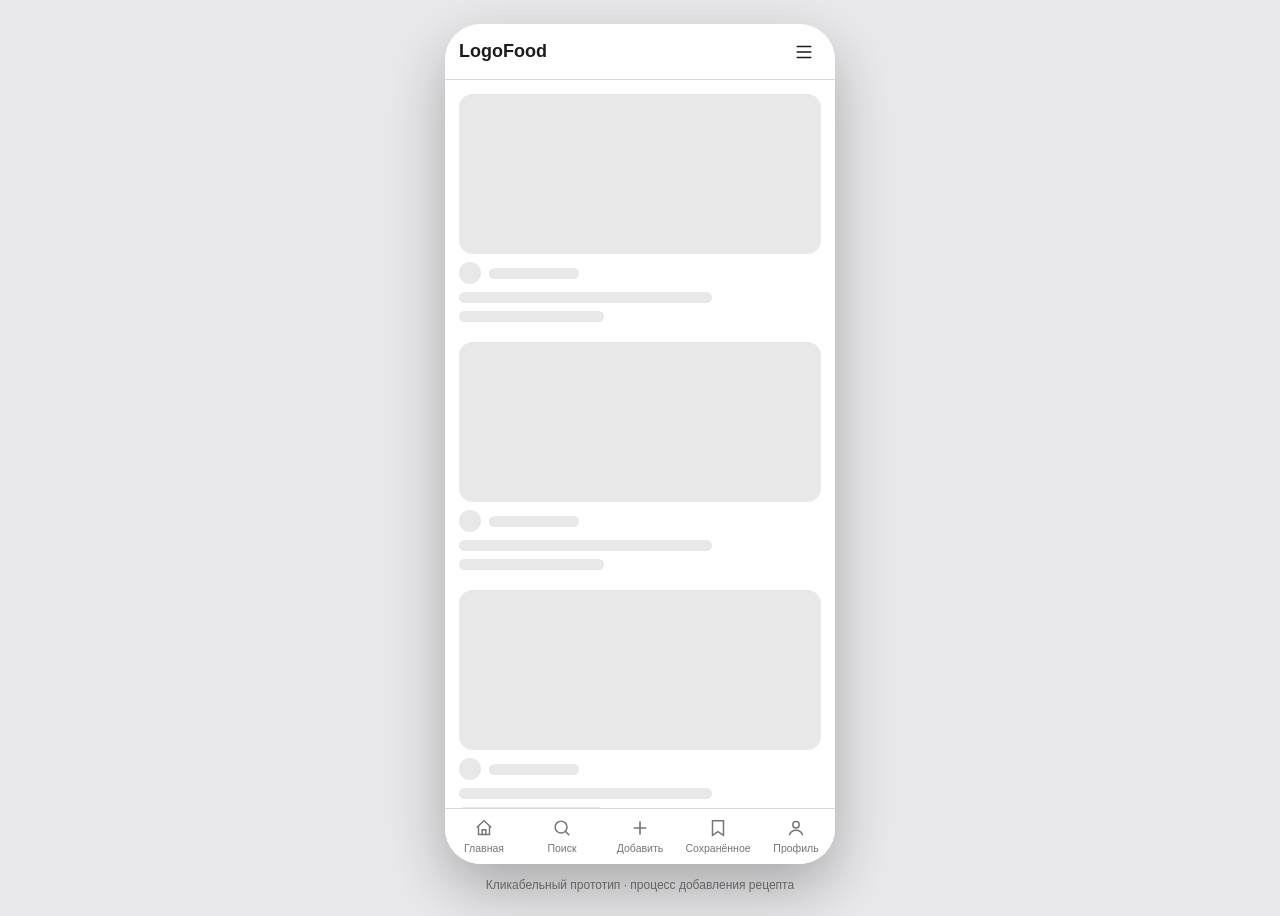
==== commit 596d592b: "валидация ошибок" ====
--- a/index.html
+++ b/index.html
@@ -18,10 +18,11 @@
     --text:#1c1c1c;
     --border:#d8d8d8;
     --field-h:40px;
+    --danger:#d64545;
   }
   *{box-sizing:border-box;}
   /* Гарантируем, что атрибут hidden всегда скрывает элемент, даже если
-     класс задаёт своё display (flex и т.п.) — иначе toggle через .hidden не работает */
+     класс задаёт своё display (flex и т.п.) */
   [hidden]{display:none !important;}
   html,body{height:100%;}
   body{
@@ -72,7 +73,7 @@
   .icon-btn:hover{background:var(--gray-100);}
   .icon-btn svg{width:22px;height:22px;}
 
-  .main-content{flex:1;background:#fff;overflow-y:auto;}
+  .main-content{flex:1;background:#fff;overflow-y:auto;min-height:0;}
 
   /* Skeleton feed */
   .feed-skeleton{padding:14px;display:flex;flex-direction:column;gap:20px;}
@@ -88,11 +89,10 @@
   .skeleton-line{height:11px;}
   .skeleton-line.w-70{width:70%;}
   .skeleton-line.w-40{width:40%;}
-  .skeleton-line.w-30{width:30%;}
   @keyframes shimmer{0%{background-position:100% 0;}100%{background-position:-100% 0;}}
   @media (prefers-reduced-motion: reduce){ .skeleton-block{animation:none;} }
 
-  /* Bottom nav */
+  /* Bottom nav — всегда зафиксирована внизу экрана (flex:0 0 auto в колонке) */
   .bottom-nav{flex:0 0 auto; display:flex; border-top:1px solid var(--border); background:#fff;}
   .nav-item{
     flex:1; display:flex;flex-direction:column;align-items:center;justify-content:center;
@@ -126,7 +126,7 @@
   .progress-segment{flex:1;height:4px;border-radius:2px;background:var(--gray-200);}
   .progress-segment.filled{background:var(--gray-700);}
   .progress-label{font-size:11px;color:var(--gray-500);}
-  .modal-content{flex:1;overflow-y:auto;padding:16px;display:flex;flex-direction:column;gap:20px;}
+  .modal-content{flex:1;overflow-y:auto;padding:16px;display:flex;flex-direction:column;gap:20px;min-height:0;}
   .modal-footer{flex:0 0 auto;padding:12px 16px 18px;border-top:1px solid var(--border);}
   .step-heading{margin:0;font-size:16.5px;font-weight:700;}
   .field-hint{margin:-10px 0 0;font-size:12px;color:var(--gray-500);line-height:1.5;}
@@ -160,6 +160,14 @@
   .stepper button{width:var(--field-h);height:var(--field-h);border-radius:8px;border:1px solid var(--border);background:var(--gray-50);font-size:16px;line-height:1;cursor:pointer;color:var(--text);flex:0 0 auto;}
   .stepper button:hover{background:var(--gray-200);}
   .stepper input{width:48px;height:var(--field-h);text-align:center;padding:0 4px;}
+
+  /* Валидация */
+  .input-error{border-color:var(--danger) !important;}
+  .section-invalid{outline:1.5px dashed var(--danger);outline-offset:6px;border-radius:10px;}
+  .field-error-msg{color:var(--danger);font-size:12px;margin-top:2px;}
+
+  /* Пустые состояния списков */
+  .empty-state{padding:20px 12px;text-align:center;color:var(--gray-500);font-size:13px;border:1px dashed var(--border);border-radius:10px;}
 
   /* Chip group (время) + свой вариант */
   .chip-group{display:flex;flex-wrap:wrap;gap:8px;}
@@ -214,8 +222,8 @@
   .photo-action-btn svg{width:14px;height:14px;}
 
   /* Шаги приготовления */
-  .step-block{border:1px solid var(--border);border-radius:12px;padding:12px;display:flex;flex-direction:column;gap:10px;touch-action:pan-y;}
-  .step-block.dragging{opacity:.85;box-shadow:0 8px 20px rgba(0,0,0,.18);background:#fff;}
+  .step-block{border:1px solid var(--border);border-radius:12px;padding:12px;display:flex;flex-direction:column;gap:10px;touch-action:pan-y;background:#fff;}
+  .step-block.dragging{opacity:.9;box-shadow:0 10px 24px rgba(0,0,0,.2);}
   .step-block-header{display:flex;align-items:center;gap:8px;font-size:13px;font-weight:600;color:var(--gray-800);}
   .step-block-header .step-title{flex:1;}
   .drag-handle{color:var(--gray-400);display:flex;flex:0 0 auto;cursor:grab;touch-action:none;}
@@ -224,7 +232,7 @@
 
   /* Ингредиенты */
   .ingredient-row{display:flex;align-items:center;gap:10px;padding:10px;border:1px solid var(--border);border-radius:10px;background:#fff;touch-action:pan-y;}
-  .ingredient-row.dragging{opacity:.85;box-shadow:0 8px 20px rgba(0,0,0,.18);}
+  .ingredient-row.dragging{opacity:.9;box-shadow:0 10px 24px rgba(0,0,0,.2);}
   .ingredient-row .ingredient-name{flex:1;font-size:14px;}
   .ingredient-row .ingredient-qty{font-size:13px;color:var(--gray-600);white-space:nowrap;}
 
@@ -276,9 +284,13 @@
   .success-actions{width:100%;display:flex;flex-direction:column;gap:10px;margin-top:14px;}
 
   @media (max-width:480px){
+    html, body{ height:100%; overflow:hidden; }
     .stage{padding:0;gap:0;}
     .stage-caption{display:none;}
-    .device{width:100vw;height:100vh;max-height:none;border-radius:0;box-shadow:none;}
+    .device{
+      width:100vw; height:100vh; height:100dvh;
+      max-height:none; border-radius:0; box-shadow:none;
+    }
   }
 </style>
 </head>
@@ -301,7 +313,7 @@
             <div class="skeleton-block skeleton-img"></div>
             <div class="skeleton-row">
               <div class="skeleton-block skeleton-avatar"></div>
-              <div class="skeleton-block skeleton-line w-30" style="flex:0 0 auto;width:90px;"></div>
+              <div class="skeleton-block skeleton-line" style="flex:0 0 auto;width:90px;"></div>
             </div>
             <div class="skeleton-block skeleton-line w-70"></div>
             <div class="skeleton-block skeleton-line w-40"></div>
@@ -310,7 +322,7 @@
             <div class="skeleton-block skeleton-img"></div>
             <div class="skeleton-row">
               <div class="skeleton-block skeleton-avatar"></div>
-              <div class="skeleton-block skeleton-line w-30" style="flex:0 0 auto;width:90px;"></div>
+              <div class="skeleton-block skeleton-line" style="flex:0 0 auto;width:90px;"></div>
             </div>
             <div class="skeleton-block skeleton-line w-70"></div>
             <div class="skeleton-block skeleton-line w-40"></div>
@@ -319,7 +331,7 @@
             <div class="skeleton-block skeleton-img"></div>
             <div class="skeleton-row">
               <div class="skeleton-block skeleton-avatar"></div>
-              <div class="skeleton-block skeleton-line w-30" style="flex:0 0 auto;width:90px;"></div>
+              <div class="skeleton-block skeleton-line" style="flex:0 0 auto;width:90px;"></div>
             </div>
             <div class="skeleton-block skeleton-line w-70"></div>
             <div class="skeleton-block skeleton-line w-40"></div>
@@ -411,12 +423,12 @@
 
         <div class="field">
           <label>Название блюда*</label>
-          <input type="text" placeholder="Название блюда">
+          <input type="text" id="dish-name-input" placeholder="Название блюда">
         </div>
 
         <div class="field">
           <label>Описание блюда*</label>
-          <textarea placeholder="Описание блюда"></textarea>
+          <textarea id="dish-desc-textarea" placeholder="Описание блюда"></textarea>
         </div>
 
         <div class="field">
@@ -427,7 +439,7 @@
         <div class="field">
           <label>Калорийность</label>
           <div class="suffix-row">
-            <input type="number" placeholder="Калорийность" min="0">
+            <input type="number" id="calorie-input" placeholder="Калорийность" min="0">
             <span class="suffix">ккал</span>
           </div>
         </div>
@@ -436,7 +448,7 @@
           <label>Количество порций</label>
           <div class="stepper">
             <button type="button" class="dec" aria-label="Уменьшить">−</button>
-            <input type="text" value="1" inputmode="numeric">
+            <input type="text" id="servings-input" value="1" inputmode="numeric">
             <button type="button" class="inc" aria-label="Увеличить">+</button>
             <span class="suffix">порций</span>
           </div>
@@ -446,7 +458,7 @@
           <label>Общее время на кухне</label>
           <div class="chip-group">
             <button type="button" class="chip-btn">15 мин</button>
-            <button type="button" class="chip-btn selected">30 мин</button>
+            <button type="button" class="chip-btn">30 мин</button>
             <button type="button" class="chip-btn">1 час</button>
             <button type="button" class="chip-btn">1,5 часа</button>
             <button type="button" class="chip-btn">Свой вариант</button>
@@ -463,7 +475,7 @@
         <div class="field">
           <label>Активное время на кухне</label>
           <div class="chip-group">
-            <button type="button" class="chip-btn selected">15 мин</button>
+            <button type="button" class="chip-btn">15 мин</button>
             <button type="button" class="chip-btn">30 мин</button>
             <button type="button" class="chip-btn">1 час</button>
             <button type="button" class="chip-btn">1,5 часа</button>
@@ -480,7 +492,7 @@
 
       </div>
       <div class="modal-footer">
-        <button class="btn-primary" type="button" data-action="next" data-target="screen-step2">Дальше</button>
+        <button class="btn-primary" type="button" id="step1-next-btn">Дальше</button>
       </div>
     </div>
 
@@ -517,59 +529,19 @@
         <div class="field" id="mode-steps">
           <label>Шаги приготовления</label>
           <div id="steps-container" style="display:flex;flex-direction:column;gap:12px;">
-
-            <div class="step-block">
-              <div class="step-block-header">
-                <span class="drag-handle" aria-label="Перетащить шаг">
-                  <svg viewBox="0 0 24 24" fill="none" stroke="currentColor" stroke-width="1.6"><path d="M4 7h16M4 12h16M4 17h16"/></svg>
-                </span>
-                <span class="step-title">Шаг 1</span>
-                <button class="icon-btn step-remove" type="button" aria-label="Удалить шаг">
-                  <svg viewBox="0 0 24 24" fill="none" stroke="currentColor" stroke-width="1.8"><path d="M6 6l12 12M18 6L6 18"/></svg>
-                </button>
-              </div>
-              <textarea placeholder="Описание шага"></textarea>
-              <div class="photo-box has-image">
-                <div class="photo-box-actions">
-                  <button type="button" class="photo-action-btn photo-action-change" aria-label="Заменить фото">
-                    <svg viewBox="0 0 24 24" fill="none" stroke="currentColor" stroke-width="1.7"><path d="M4 20l4.3-.9L19 8.4a1.5 1.5 0 0 0 0-2.1l-1.3-1.3a1.5 1.5 0 0 0-2.1 0L5 15.7 4 20Z"/></svg>
-                  </button>
-                  <button type="button" class="photo-action-btn photo-action-remove" aria-label="Удалить фото">
-                    <svg viewBox="0 0 24 24" fill="none" stroke="currentColor" stroke-width="1.7"><path d="M4 7h16M9 7V5a2 2 0 0 1 2-2h2a2 2 0 0 1 2 2v2m-9 0 1 13a2 2 0 0 0 2 2h6a2 2 0 0 0 2-2l1-13"/></svg>
-                  </button>
-                </div>
-              </div>
-            </div>
-
-            <div class="step-block">
-              <div class="step-block-header">
-                <span class="drag-handle" aria-label="Перетащить шаг">
-                  <svg viewBox="0 0 24 24" fill="none" stroke="currentColor" stroke-width="1.6"><path d="M4 7h16M4 12h16M4 17h16"/></svg>
-                </span>
-                <span class="step-title">Шаг 2</span>
-                <button class="icon-btn step-remove" type="button" aria-label="Удалить шаг">
-                  <svg viewBox="0 0 24 24" fill="none" stroke="currentColor" stroke-width="1.8"><path d="M6 6l12 12M18 6L6 18"/></svg>
-                </button>
-              </div>
-              <textarea placeholder="Описание шага"></textarea>
-              <button class="photo-dropzone" type="button">
-                <svg viewBox="0 0 24 24" fill="none" stroke="currentColor" stroke-width="1.6"><path d="M4 8h3l2-2h6l2 2h3v11H4V8Z"/><circle cx="12" cy="13.5" r="3.2"/></svg>
-                <span>Добавить фото</span>
-              </button>
-            </div>
-
+            <div class="empty-state" id="steps-empty">Вы не добавили ни одного шага</div>
             <button class="btn-secondary" type="button" id="add-step-btn">+ Добавить шаг</button>
           </div>
         </div>
 
         <div class="field" id="mode-text" hidden>
           <label>Текстовое описание</label>
-          <textarea placeholder="Опишите процесс приготовления от начала до конца"></textarea>
+          <textarea id="text-description-textarea" placeholder="Опишите процесс приготовления от начала до конца"></textarea>
         </div>
 
       </div>
       <div class="modal-footer">
-        <button class="btn-primary" type="button" data-action="next" data-target="screen-step3">Дальше</button>
+        <button class="btn-primary" type="button" id="step2-next-btn">Дальше</button>
       </div>
     </div>
 
@@ -598,30 +570,7 @@
         <h3 class="step-heading">Состав и ингредиенты</h3>
 
         <div id="ingredient-list" style="display:flex;flex-direction:column;gap:10px;">
-          <div class="ingredient-row">
-            <span class="drag-handle" aria-label="Перетащить"><svg viewBox="0 0 24 24" fill="none" stroke="currentColor" stroke-width="1.6"><path d="M4 7h16M4 12h16M4 17h16"/></svg></span>
-            <span class="ingredient-name">Ингредиент</span>
-            <span class="ingredient-qty">4 шт.</span>
-            <button class="icon-btn ingredient-remove" type="button" aria-label="Удалить"><svg viewBox="0 0 24 24" fill="none" stroke="currentColor" stroke-width="1.8"><path d="M6 6l12 12M18 6L6 18"/></svg></button>
-          </div>
-          <div class="ingredient-row">
-            <span class="drag-handle" aria-label="Перетащить"><svg viewBox="0 0 24 24" fill="none" stroke="currentColor" stroke-width="1.6"><path d="M4 7h16M4 12h16M4 17h16"/></svg></span>
-            <span class="ingredient-name">Ингредиент</span>
-            <span class="ingredient-qty">4 шт.</span>
-            <button class="icon-btn ingredient-remove" type="button" aria-label="Удалить"><svg viewBox="0 0 24 24" fill="none" stroke="currentColor" stroke-width="1.8"><path d="M6 6l12 12M18 6L6 18"/></svg></button>
-          </div>
-          <div class="ingredient-row">
-            <span class="drag-handle" aria-label="Перетащить"><svg viewBox="0 0 24 24" fill="none" stroke="currentColor" stroke-width="1.6"><path d="M4 7h16M4 12h16M4 17h16"/></svg></span>
-            <span class="ingredient-name">Ингредиент</span>
-            <span class="ingredient-qty">4 шт.</span>
-            <button class="icon-btn ingredient-remove" type="button" aria-label="Удалить"><svg viewBox="0 0 24 24" fill="none" stroke="currentColor" stroke-width="1.8"><path d="M6 6l12 12M18 6L6 18"/></svg></button>
-          </div>
-          <div class="ingredient-row">
-            <span class="drag-handle" aria-label="Перетащить"><svg viewBox="0 0 24 24" fill="none" stroke="currentColor" stroke-width="1.6"><path d="M4 7h16M4 12h16M4 17h16"/></svg></span>
-            <span class="ingredient-name">Ингредиент</span>
-            <span class="ingredient-qty">4 шт.</span>
-            <button class="icon-btn ingredient-remove" type="button" aria-label="Удалить"><svg viewBox="0 0 24 24" fill="none" stroke="currentColor" stroke-width="1.8"><path d="M6 6l12 12M18 6L6 18"/></svg></button>
-          </div>
+          <div class="empty-state" id="ingredients-empty">Вы не добавили ни одного ингредиента</div>
         </div>
 
         <div class="field">
@@ -660,7 +609,7 @@
 
       </div>
       <div class="modal-footer">
-        <button class="btn-primary" type="button" data-action="next" data-target="screen-step4">Дальше</button>
+        <button class="btn-primary" type="button" id="step3-next-btn">Дальше</button>
       </div>
     </div>
 
@@ -682,7 +631,7 @@
           <div class="progress-segment filled"></div>
           <div class="progress-segment filled"></div>
         </div>
-        <div class="progress-label">Шаг 4 из 4</div>
+        <div class="progress-label">Шаг 4 из 4 · необязательно</div>
       </div>
       <div class="modal-content">
 
@@ -691,7 +640,7 @@
         <div class="field">
           <label>Тип приготовления</label>
           <div class="select-wrap">
-            <select>
+            <select id="cooking-method-select">
               <option value="" selected>Выберите тип приготовления</option>
               <option>Варка</option>
               <option>Жарка</option>
@@ -796,12 +745,37 @@
   var ICON_PENCIL = '<svg viewBox="0 0 24 24" fill="none" stroke="currentColor" stroke-width="1.7"><path d="M4 20l4.3-.9L19 8.4a1.5 1.5 0 0 0 0-2.1l-1.3-1.3a1.5 1.5 0 0 0-2.1 0L5 15.7 4 20Z"/></svg>';
   var ICON_CAMERA = '<svg viewBox="0 0 24 24" fill="none" stroke="currentColor" stroke-width="1.6"><path d="M4 8h3l2-2h6l2 2h3v11H4V8Z"/><circle cx="12" cy="13.5" r="3.2"/></svg>';
 
+  /* ===================== Валидация: общие помощники ===================== */
+  function setInvalid(el, message, invalidClass){
+    el.classList.add(invalidClass);
+    var msg = el.nextElementSibling;
+    if(!msg || !msg.classList.contains('field-error-msg')){
+      msg = document.createElement('div');
+      msg.className = 'field-error-msg';
+      el.insertAdjacentElement('afterend', msg);
+    }
+    msg.textContent = message;
+  }
+  function clearInvalid(el, invalidClass){
+    if(!el) return;
+    el.classList.remove(invalidClass);
+    var msg = el.nextElementSibling;
+    if(msg && msg.classList.contains('field-error-msg')) msg.remove();
+  }
+  function focusInvalid(el){
+    if(!el) return;
+    el.scrollIntoView({ behavior:'smooth', block:'center' });
+    if(typeof el.focus === 'function') el.focus({ preventScroll:true });
+  }
+
   /* ===================== Навигация между экранами ===================== */
   function showScreen(id){
     document.querySelectorAll('.modal-screen').forEach(function(s){ s.classList.remove('active'); });
     if(id && id !== 'screen-main'){
       var target = document.getElementById(id);
       if(target) target.classList.add('active');
+    } else {
+      resetRecipeForm();
     }
   }
 
@@ -814,9 +788,6 @@
         showScreen(target);
       }
     });
-  });
-  document.querySelectorAll('[data-action="next"]').forEach(function(btn){
-    btn.addEventListener('click', function(){ showScreen(btn.dataset.target); });
   });
   document.querySelectorAll('[data-action="finish"]').forEach(function(btn){
     btn.addEventListener('click', function(){ showScreen('screen-main'); });
@@ -879,16 +850,21 @@
     var customRow = group.parentElement.querySelector('.custom-time-row');
     group.querySelectorAll('.chip-btn').forEach(function(btn){
       btn.addEventListener('click', function(){
+        var wasSelected = btn.classList.contains('selected');
         group.querySelectorAll('.chip-btn').forEach(function(b){ b.classList.remove('selected'); });
-        btn.classList.add('selected');
-        if(customRow){
-          if(btn.textContent.trim() === 'Свой вариант'){
-            customRow.hidden = false;
-            var inp = customRow.querySelector('input');
-            if(inp) inp.focus();
-          } else {
-            customRow.hidden = true;
+        if(!wasSelected){
+          btn.classList.add('selected');
+          if(customRow){
+            if(btn.textContent.trim() === 'Свой вариант'){
+              customRow.hidden = false;
+              var inp = customRow.querySelector('input');
+              if(inp) inp.focus();
+            } else {
+              customRow.hidden = true;
+            }
           }
+        } else if(customRow){
+          customRow.hidden = true;
         }
       });
     });
@@ -969,15 +945,23 @@
     return div;
   }
 
-  /* ===================== Добавление / нумерация шагов ===================== */
-  function renumberSteps(){
-    document.querySelectorAll('#steps-container .step-block .step-title').forEach(function(el, i){
-      el.textContent = 'Шаг ' + (i + 1);
+  /* ===================== Шаги приготовления: добавление / нумерация / пустое состояние ===================== */
+  var stepsContainer = document.getElementById('steps-container');
+  var stepsEmptyState = document.getElementById('steps-empty');
+  var addStepBtn = document.getElementById('add-step-btn');
+
+  function refreshSteps(){
+    var blocks = stepsContainer.querySelectorAll('.step-block');
+    blocks.forEach(function(el, i){
+      var titleEl = el.querySelector('.step-title');
+      if(titleEl) titleEl.textContent = 'Шаг ' + (i + 1);
     });
-  }
-  renumberSteps();
-
-  document.getElementById('add-step-btn').addEventListener('click', function(){
+    stepsEmptyState.hidden = blocks.length > 0;
+    if(blocks.length > 0) clearInvalid(stepsContainer, 'section-invalid');
+  }
+  refreshSteps();
+
+  function createStepBlock(){
     var block = document.createElement('div');
     block.className = 'step-block';
     block.innerHTML =
@@ -987,18 +971,47 @@
         '<button class="icon-btn step-remove" type="button" aria-label="Удалить шаг">' + ICON_CLOSE + '</button>' +
       '</div>' +
       '<textarea placeholder="Описание шага"></textarea>';
-    var dz = createPhotoDropzoneEl();
-    block.appendChild(dz);
-    document.getElementById('steps-container').insertBefore(block, document.getElementById('add-step-btn'));
-    renumberSteps();
-  });
-
-  /* ===================== Добавление ингредиента ===================== */
+    block.appendChild(createPhotoDropzoneEl());
+    return block;
+  }
+  addStepBtn.addEventListener('click', function(){
+    stepsContainer.insertBefore(createStepBlock(), addStepBtn);
+    refreshSteps();
+  });
+  stepsContainer.addEventListener('input', function(e){
+    if(e.target.tagName === 'TEXTAREA' && e.target.value.trim()){
+      clearInvalid(stepsContainer, 'section-invalid');
+    }
+  });
+
+  /* ===================== Ингредиенты: добавление / пустое состояние ===================== */
+  var ingredientList = document.getElementById('ingredient-list');
+  var ingredientsEmptyState = document.getElementById('ingredients-empty');
+  var ingredientNameInput = document.getElementById('ingredient-name');
+
+  function updateIngredientsEmptyState(){
+    var count = ingredientList.querySelectorAll('.ingredient-row').length;
+    ingredientsEmptyState.hidden = count > 0;
+    if(count > 0) clearInvalid(ingredientList, 'section-invalid');
+  }
+  updateIngredientsEmptyState();
+
+  ingredientNameInput.addEventListener('input', function(){
+    if(ingredientNameInput.value.trim()) clearInvalid(ingredientNameInput, 'input-error');
+  });
+
   document.getElementById('add-ingredient-btn').addEventListener('click', function(){
-    var nameInput = document.getElementById('ingredient-name');
     var qtyInput = document.getElementById('ingredient-qty');
     var unitSelect = document.getElementById('ingredient-unit');
-    var name = nameInput.value.trim() || 'Ингредиент';
+
+    clearInvalid(ingredientNameInput, 'input-error');
+    if(!ingredientNameInput.value.trim()){
+      setInvalid(ingredientNameInput, 'Введите название ингредиента', 'input-error');
+      focusInvalid(ingredientNameInput);
+      return;
+    }
+
+    var name = ingredientNameInput.value.trim();
     var qty = qtyInput.value || '1';
     var unit = unitSelect.value || 'шт';
 
@@ -1009,10 +1022,11 @@
       '<span class="ingredient-name">' + escapeHtml(name) + '</span>' +
       '<span class="ingredient-qty">' + escapeHtml(qty) + ' ' + escapeHtml(unit) + '</span>' +
       '<button class="icon-btn ingredient-remove" type="button" aria-label="Удалить">' + ICON_CLOSE + '</button>';
-    document.getElementById('ingredient-list').appendChild(row);
-
-    nameInput.value = '';
+    ingredientList.appendChild(row);
+
+    ingredientNameInput.value = '';
     qtyInput.value = '1';
+    updateIngredientsEmptyState();
   });
 
   /* ===================== Сохранить рецепт ===================== */
@@ -1031,13 +1045,14 @@
     if(stepRemove){
       var block = stepRemove.closest('.step-block');
       if(block) block.remove();
-      renumberSteps();
+      refreshSteps();
       return;
     }
     var ingRemove = e.target.closest('.ingredient-remove');
     if(ingRemove){
       var row = ingRemove.closest('.ingredient-row');
       if(row) row.remove();
+      updateIngredientsEmptyState();
       return;
     }
     var dz = e.target.closest('.photo-dropzone');
@@ -1059,10 +1074,10 @@
     }
   });
 
-  /* ===================== Drag & drop (шаги / ингредиенты) ===================== */
-  function makeSortable(container, itemSelector, handleSelector, onDrop){
+  /* ===================== Drag & drop (полноценная сортировка по всему списку) ===================== */
+  function makeSortable(container, itemSelector, handleSelector, onDrop, anchorEl){
     if(!container) return;
-    var dragEl = null, startY = 0, scrollParent = null, prevOverflow = '';
+    var dragEl = null, lastY = 0, translateY = 0, scrollParent = null, prevOverflow = '';
 
     container.addEventListener('pointerdown', function(e){
       var handle = e.target.closest(handleSelector);
@@ -1070,41 +1085,57 @@
       var item = handle.closest(itemSelector);
       if(!item) return;
       e.preventDefault();
+
       dragEl = item;
-      startY = e.clientY;
-      dragEl.classList.add('dragging');
+      lastY = e.clientY;
+      translateY = 0;
+      dragEl.style.transform = 'translateY(0px)';
       dragEl.style.position = 'relative';
       dragEl.style.zIndex = '5';
+      dragEl.classList.add('dragging');
+
       scrollParent = container.closest('.modal-content');
       if(scrollParent){ prevOverflow = scrollParent.style.overflowY; scrollParent.style.overflowY = 'hidden'; }
+
       document.addEventListener('pointermove', onMove);
       document.addEventListener('pointerup', onUp);
       document.addEventListener('pointercancel', onUp);
     });
 
+    function reorderIfNeeded(){
+      var dragRect = dragEl.getBoundingClientRect();
+      var dragCenter = dragRect.top + dragRect.height / 2;
+
+      var siblings = Array.prototype.slice.call(container.querySelectorAll(itemSelector)).filter(function(el){ return el !== dragEl; });
+      var target = null;
+      for(var i = 0; i < siblings.length; i++){
+        var r = siblings[i].getBoundingClientRect();
+        var c = r.top + r.height / 2;
+        if(dragCenter < c){ target = siblings[i]; break; }
+      }
+
+      var effectiveTarget = target || anchorEl || null;
+      var needsMove = effectiveTarget ? (dragEl.nextElementSibling !== effectiveTarget) : (container.lastElementChild !== dragEl);
+      if(!needsMove) return;
+
+      dragEl.style.transform = 'none';
+      var staticBefore = dragEl.getBoundingClientRect().top;
+
+      if(effectiveTarget){ container.insertBefore(dragEl, effectiveTarget); }
+      else { container.appendChild(dragEl); }
+
+      var staticAfter = dragEl.getBoundingClientRect().top;
+      translateY += (staticBefore - staticAfter);
+      dragEl.style.transform = 'translateY(' + translateY + 'px)';
+    }
+
     function onMove(e){
       if(!dragEl) return;
-      var dy = e.clientY - startY;
-      dragEl.style.transform = 'translateY(' + dy + 'px)';
-      var siblings = Array.prototype.slice.call(container.querySelectorAll(itemSelector)).filter(function(el){ return el !== dragEl; });
-      var dragRect = dragEl.getBoundingClientRect();
-      var dragCenter = dragRect.top + dragRect.height / 2;
-      for(var i = 0; i < siblings.length; i++){
-        var sib = siblings[i];
-        var sibRect = sib.getBoundingClientRect();
-        var sibCenter = sibRect.top + sibRect.height / 2;
-        if(dy > 0 && dragCenter > sibCenter){
-          container.insertBefore(dragEl, sib.nextSibling);
-          startY = e.clientY;
-          dragEl.style.transform = 'translateY(0px)';
-          break;
-        } else if(dy < 0 && dragCenter < sibCenter){
-          container.insertBefore(dragEl, sib);
-          startY = e.clientY;
-          dragEl.style.transform = 'translateY(0px)';
-          break;
-        }
-      }
+      var deltaY = e.clientY - lastY;
+      lastY = e.clientY;
+      translateY += deltaY;
+      dragEl.style.transform = 'translateY(' + translateY + 'px)';
+      reorderIfNeeded();
     }
     function onUp(){
       if(!dragEl) return;
@@ -1120,8 +1151,8 @@
       if(onDrop) onDrop();
     }
   }
-  makeSortable(document.getElementById('steps-container'), '.step-block', '.drag-handle', renumberSteps);
-  makeSortable(document.getElementById('ingredient-list'), '.ingredient-row', '.drag-handle');
+  makeSortable(stepsContainer, '.step-block', '.drag-handle', refreshSteps, addStepBtn);
+  makeSortable(ingredientList, '.ingredient-row', '.drag-handle', null, null);
 
   /* ===================== Большие списки: типы блюд / кухни / особенности / повод ===================== */
   var dishTypePopular = ['Завтраки','Первые блюда','Вторые блюда','Салаты','Десерты','Выпечка','Напитки','Закуски'];
@@ -1156,10 +1187,10 @@
     };
   }
 
-  var dishTypeField = makeField('Типы блюд', true, dishTypeGroups, dishTypePopular, ['Первые блюда'], 'dish-type-chips');
-  var cuisineField = makeField('Национальные кухни', false, cuisineFlat, cuisinePopular, ['Итальянская'], 'cuisine-chips');
-  var featuresField = makeField('Особенности блюда', false, featuresFlat, featuresPopular, ['Быстро','Без глютена'], 'features-chips');
-  var occasionField = makeField('Повод', false, occasionFlat, occasionPopular, ['День рождения'], 'occasion-chips');
+  var dishTypeField = makeField('Типы блюд', true, dishTypeGroups, dishTypePopular, [], 'dish-type-chips');
+  var cuisineField = makeField('Национальные кухни', false, cuisineFlat, cuisinePopular, [], 'cuisine-chips');
+  var featuresField = makeField('Особенности блюда', false, featuresFlat, featuresPopular, [], 'features-chips');
+  var occasionField = makeField('Повод', false, occasionFlat, occasionPopular, [], 'occasion-chips');
 
   function renderFieldChips(field){
     var container = field.chipsContainer;
@@ -1192,6 +1223,8 @@
     moreBtn.textContent = '+ Показать все';
     moreBtn.addEventListener('click', function(){ openSelector(field); });
     container.appendChild(moreBtn);
+
+    if(field.selected.size > 0) clearInvalid(container, 'section-invalid');
   }
 
   [dishTypeField, cuisineField, featuresField, occasionField].forEach(renderFieldChips);
@@ -1280,6 +1313,143 @@
     }
   }
 
+  /* ===================== Валидация шагов формы ===================== */
+  var dishNameInput = document.getElementById('dish-name-input');
+  var dishDescTextarea = document.getElementById('dish-desc-textarea');
+  var textDescriptionTextarea = document.getElementById('text-description-textarea');
+
+  dishNameInput.addEventListener('input', function(){ if(dishNameInput.value.trim()) clearInvalid(dishNameInput, 'input-error'); });
+  dishDescTextarea.addEventListener('input', function(){ if(dishDescTextarea.value.trim()) clearInvalid(dishDescTextarea, 'input-error'); });
+  textDescriptionTextarea.addEventListener('input', function(){ if(textDescriptionTextarea.value.trim()) clearInvalid(textDescriptionTextarea, 'input-error'); });
+
+  function validateStep1(){
+    var firstInvalid = null;
+    var valid = true;
+
+    clearInvalid(dishNameInput, 'input-error');
+    if(!dishNameInput.value.trim()){
+      setInvalid(dishNameInput, 'Укажите название блюда', 'input-error');
+      valid = false; firstInvalid = firstInvalid || dishNameInput;
+    }
+
+    clearInvalid(dishDescTextarea, 'input-error');
+    if(!dishDescTextarea.value.trim()){
+      setInvalid(dishDescTextarea, 'Добавьте описание блюда', 'input-error');
+      valid = false; firstInvalid = firstInvalid || dishDescTextarea;
+    }
+
+    var dishTypeContainer = document.getElementById('dish-type-chips');
+    clearInvalid(dishTypeContainer, 'section-invalid');
+    if(dishTypeField.selected.size === 0){
+      setInvalid(dishTypeContainer, 'Выберите хотя бы один тип блюда', 'section-invalid');
+      valid = false; firstInvalid = firstInvalid || dishTypeContainer;
+    }
+
+    if(firstInvalid) focusInvalid(firstInvalid);
+    return valid;
+  }
+
+  function validateStep2(){
+    var activeMode = document.querySelector('#description-mode-toggle .segmented-btn.active').dataset.mode;
+    var firstInvalid = null;
+    var valid = true;
+
+    if(activeMode === 'steps'){
+      clearInvalid(stepsContainer, 'section-invalid');
+      var textareas = stepsContainer.querySelectorAll('.step-block textarea');
+      var hasFilled = Array.prototype.some.call(textareas, function(t){ return t.value.trim().length > 0; });
+      if(textareas.length === 0 || !hasFilled){
+        setInvalid(stepsContainer, 'Добавьте хотя бы один шаг с описанием', 'section-invalid');
+        valid = false; firstInvalid = stepsContainer;
+      }
+    } else {
+      clearInvalid(textDescriptionTextarea, 'input-error');
+      if(!textDescriptionTextarea.value.trim()){
+        setInvalid(textDescriptionTextarea, 'Опишите процесс приготовления', 'input-error');
+        valid = false; firstInvalid = textDescriptionTextarea;
+      }
+    }
+
+    if(firstInvalid) focusInvalid(firstInvalid);
+    return valid;
+  }
+
+  function validateStep3(){
+    clearInvalid(ingredientList, 'section-invalid');
+    var count = ingredientList.querySelectorAll('.ingredient-row').length;
+    if(count === 0){
+      setInvalid(ingredientList, 'Добавьте хотя бы один ингредиент', 'section-invalid');
+      focusInvalid(ingredientList);
+      return false;
+    }
+    return true;
+  }
+
+  document.getElementById('step1-next-btn').addEventListener('click', function(){
+    if(validateStep1()) showScreen('screen-step2');
+  });
+  document.getElementById('step2-next-btn').addEventListener('click', function(){
+    if(validateStep2()) showScreen('screen-step3');
+  });
+  document.getElementById('step3-next-btn').addEventListener('click', function(){
+    if(validateStep3()) showScreen('screen-step4');
+  });
+
+  /* ===================== Полный сброс формы (при выходе / после сохранения) ===================== */
+  function resetRecipeForm(){
+    // Шаг 1
+    dishNameInput.value = '';
+    dishDescTextarea.value = '';
+    clearInvalid(dishNameInput, 'input-error');
+    clearInvalid(dishDescTextarea, 'input-error');
+    document.getElementById('calorie-input').value = '';
+    document.getElementById('servings-input').value = '1';
+
+    document.querySelectorAll('.chip-group').forEach(function(group){
+      group.querySelectorAll('.chip-btn').forEach(function(b){ b.classList.remove('selected'); });
+      var customRow = group.parentElement.querySelector('.custom-time-row');
+      if(customRow){
+        customRow.hidden = true;
+        var inp = customRow.querySelector('input'); if(inp) inp.value = '';
+        var sel = customRow.querySelector('select'); if(sel) sel.selectedIndex = 0;
+      }
+    });
+
+    dishTypeField.selected = new Set();
+    cuisineField.selected = new Set();
+    featuresField.selected = new Set();
+    occasionField.selected = new Set();
+    [dishTypeField, cuisineField, featuresField, occasionField].forEach(renderFieldChips);
+    clearInvalid(document.getElementById('dish-type-chips'), 'section-invalid');
+
+    coverPreview.style.backgroundImage = '';
+    coverPreviewWrap.hidden = true;
+    coverDropzone.hidden = false;
+
+    // Шаг 2
+    stepsContainer.querySelectorAll('.step-block').forEach(function(b){ b.remove(); });
+    refreshSteps();
+    clearInvalid(stepsContainer, 'section-invalid');
+    textDescriptionTextarea.value = '';
+    clearInvalid(textDescriptionTextarea, 'input-error');
+    modeButtons.forEach(function(b){ b.classList.remove('active'); });
+    modeButtons[0].classList.add('active');
+    modeSteps.hidden = false;
+    modeText.hidden = true;
+
+    // Шаг 3
+    ingredientList.querySelectorAll('.ingredient-row').forEach(function(r){ r.remove(); });
+    updateIngredientsEmptyState();
+    clearInvalid(ingredientList, 'section-invalid');
+    ingredientNameInput.value = '';
+    clearInvalid(ingredientNameInput, 'input-error');
+    document.getElementById('ingredient-qty').value = '1';
+    document.getElementById('ingredient-unit').selectedIndex = 0;
+
+    // Шаг 4
+    document.getElementById('cooking-method-select').selectedIndex = 0;
+  }
+
 })();
 </script>
 </body>
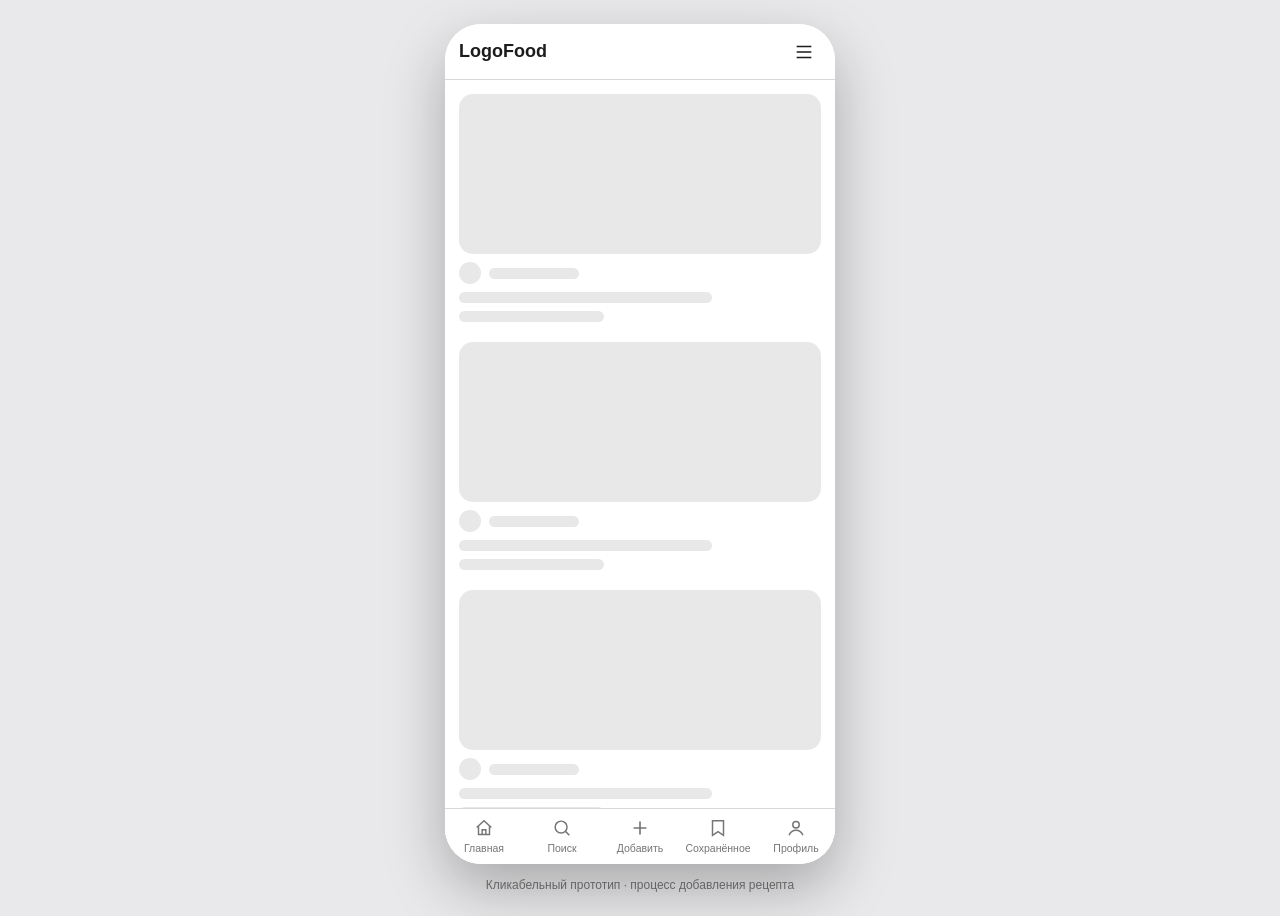
==== commit 0f8cd3ff: "теперь точно должна исправиться ошибка" ====
--- a/index.html
+++ b/index.html
@@ -283,15 +283,45 @@
   .success-text a{color:var(--text);}
   .success-actions{width:100%;display:flex;flex-direction:column;gap:10px;margin-top:14px;}
 
-  @media (max-width:480px){
-    html, body{ height:100%; overflow:hidden; }
-    .stage{padding:0;gap:0;}
-    .stage-caption{display:none;}
-    .device{
-      width:100vw; height:100vh; height:100dvh;
-      max-height:none; border-radius:0; box-shadow:none;
-    }
-  }
+@media (max-width:480px){
+  html, body {
+    height: 100%;
+    overflow: hidden;
+    position: fixed;
+    width: 100%;
+    margin: 0;
+    padding: 0;
+  }
+  
+  .stage {
+    padding: 0;
+    gap: 0;
+    height: 100%;
+    width: 100%;
+    min-height: 100%;
+  }
+  
+  .stage-caption {
+    display: none;
+  }
+  
+  .device {
+    width: 100vw;
+    height: 100vh;
+    height: -webkit-fill-available;
+    height: 100dvh;
+    max-height: none;
+    border-radius: 0;
+    box-shadow: none;
+    position: relative;
+  }
+  
+  .screen {
+    height: 100%;
+    height: -webkit-fill-available;
+    height: 100dvh;
+  }
+}
 </style>
 </head>
 <body>
@@ -1452,5 +1482,27 @@
 
 })();
 </script>
+<script>
+(function(){
+  // Фикс для мобильных устройств
+  function fixMobileHeight() {
+    if (window.innerWidth <= 480) {
+      var device = document.getElementById('device');
+      var screens = document.querySelectorAll('.screen');
+      var h = window.innerHeight;
+      device.style.height = h + 'px';
+      screens.forEach(function(screen) {
+        screen.style.height = h + 'px';
+      });
+    }
+  }
+  
+  fixMobileHeight();
+  window.addEventListener('resize', fixMobileHeight);
+  window.addEventListener('orientationchange', function() {
+    setTimeout(fixMobileHeight, 300);
+  });
+})();
+</script>
 </body>
 </html>
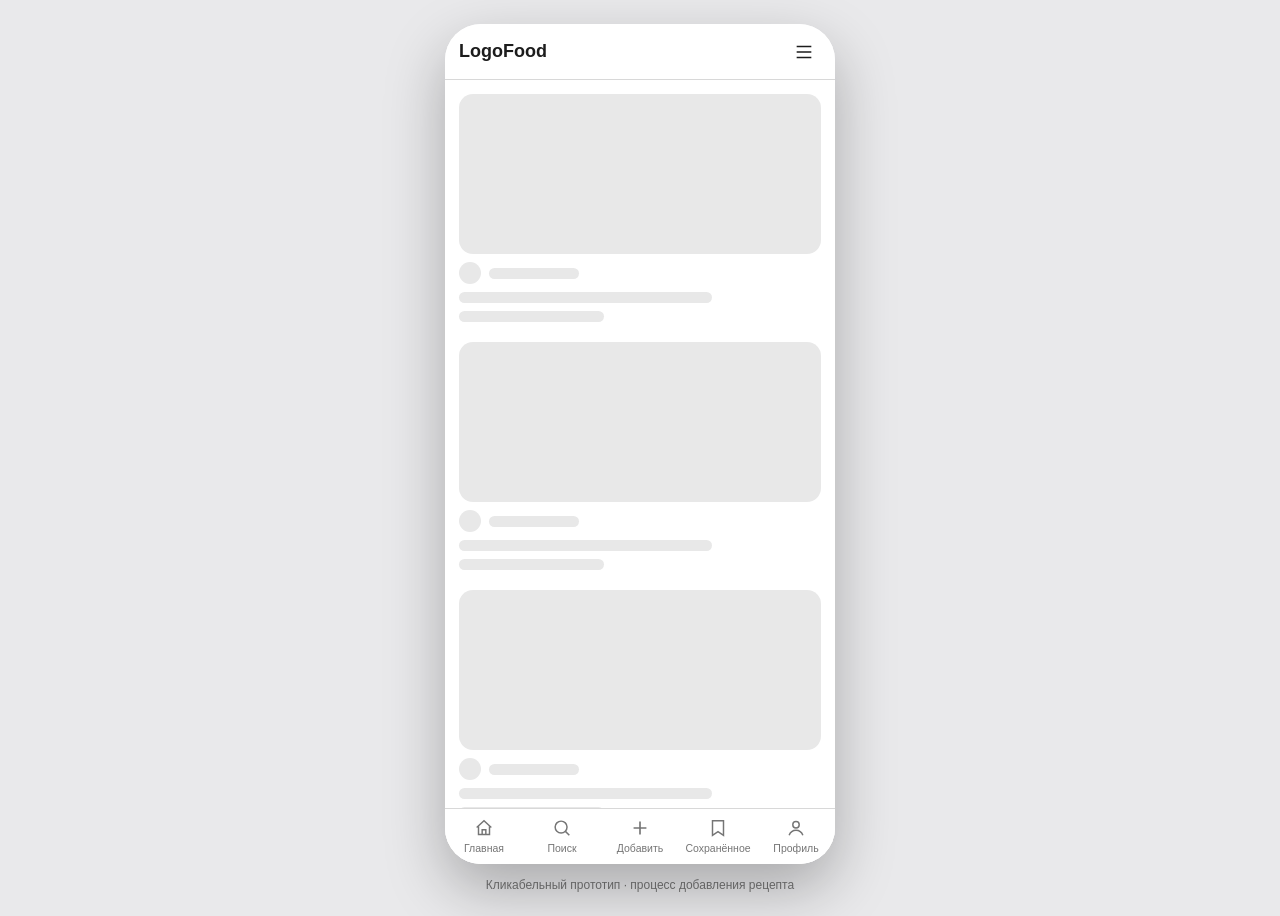
==== commit ef9373e2: "upd" ====
--- a/index.html
+++ b/index.html
@@ -80,8 +80,7 @@
   .skeleton-card{display:flex;flex-direction:column;gap:8px;}
   .skeleton-block{
     border-radius:8px;
-    background:linear-gradient(90deg, var(--gray-200) 25%, var(--gray-100) 37%, var(--gray-200) 63%);
-    background-size:400% 100%; animation:shimmer 1.6s ease-in-out infinite;
+    background:var(--gray-200);
   }
   .skeleton-img{height:160px;border-radius:14px;}
   .skeleton-row{display:flex;align-items:center;gap:8px;}
@@ -89,8 +88,6 @@
   .skeleton-line{height:11px;}
   .skeleton-line.w-70{width:70%;}
   .skeleton-line.w-40{width:40%;}
-  @keyframes shimmer{0%{background-position:100% 0;}100%{background-position:-100% 0;}}
-  @media (prefers-reduced-motion: reduce){ .skeleton-block{animation:none;} }
 
   /* Bottom nav — всегда зафиксирована внизу экрана (flex:0 0 auto в колонке) */
   .bottom-nav{flex:0 0 auto; display:flex; border-top:1px solid var(--border); background:#fff;}
@@ -281,47 +278,24 @@
   .success-title{font-size:18px;font-weight:700;margin:4px 0 0;}
   .success-text{font-size:13px;color:var(--gray-600);line-height:1.55;margin:0;}
   .success-text a{color:var(--text);}
-  .success-actions{width:100%;display:flex;flex-direction:column;gap:10px;margin-top:14px;}
-
-@media (max-width:480px){
-  html, body {
-    height: 100%;
-    overflow: hidden;
-    position: fixed;
-    width: 100%;
-    margin: 0;
-    padding: 0;
-  }
-  
-  .stage {
-    padding: 0;
-    gap: 0;
-    height: 100%;
-    width: 100%;
-    min-height: 100%;
-  }
-  
-  .stage-caption {
-    display: none;
-  }
-  
-  .device {
-    width: 100vw;
-    height: 100vh;
-    height: -webkit-fill-available;
-    height: 100dvh;
-    max-height: none;
-    border-radius: 0;
-    box-shadow: none;
-    position: relative;
-  }
-  
-  .screen {
-    height: 100%;
-    height: -webkit-fill-available;
-    height: 100dvh;
-  }
-}
+  .success-actions{width:100%;display:flex;flex-direction:column;gap:6px;margin-top:14px;}
+  .success-links{display:flex;align-items:center;justify-content:center;gap:10px;margin-top:10px;}
+  .link-btn{background:none;border:none;color:var(--gray-700);font-size:13.5px;font-weight:600;cursor:pointer;padding:8px 6px;text-decoration:underline;text-underline-offset:3px;}
+  .link-btn:hover{color:var(--text);}
+  .link-sep{color:var(--gray-400);font-size:13px;}
+
+  @media (max-width:480px){
+    html, body{ height:100%; overflow:hidden; }
+    .stage{
+      padding:0;gap:0;
+      min-height:100vh; min-height:100dvh;
+    }
+    .stage-caption{display:none;}
+    .device{
+      width:100vw; height:100vh; height:100dvh;
+      max-height:none; border-radius:0; box-shadow:none;
+    }
+  }
 </style>
 </head>
 <body>
@@ -715,11 +689,15 @@
       </div>
       <div class="success-content">
         <div class="success-photo"></div>
-        <p class="success-title">Спасибо! Отправили рецепт на модерацию.</p>
-        <p class="success-text">Рецепт сохранен в <a href="#" id="drafts-link">черновики</a> и виден только вам, пока вы не опубликуете его</p>
+        <p class="success-title">Рецепт сохранён в черновики</p>
+        <p class="success-text">Он виден только вам. Проверьте детали и опубликуйте, когда будете готовы поделиться рецептом с другими.</p>
         <div class="success-actions">
-          <button class="btn-secondary" type="button" data-action="finish">Посмотреть рецепт</button>
-          <button class="btn-primary" type="button" data-action="finish">На главную</button>
+          <button class="btn-primary" type="button" id="publish-recipe-btn">Опубликовать</button>
+          <div class="success-links">
+            <button class="link-btn" type="button" data-action="finish">Посмотреть рецепт</button>
+            <span class="link-sep">·</span>
+            <button class="link-btn" type="button" data-action="finish">На главную</button>
+          </div>
         </div>
       </div>
     </div>
@@ -1061,7 +1039,10 @@
 
   /* ===================== Сохранить рецепт ===================== */
   document.getElementById('save-recipe-btn').addEventListener('click', function(){ showScreen('screen-success'); });
-  document.getElementById('drafts-link').addEventListener('click', function(e){ e.preventDefault(); });
+  document.getElementById('publish-recipe-btn').addEventListener('click', function(){
+    showScreen('screen-main');
+    showToast('Рецепт опубликован');
+  });
 
   /* ===================== Делегирование кликов ===================== */
   document.addEventListener('click', function(e){
@@ -1482,27 +1463,5 @@
 
 })();
 </script>
-<script>
-(function(){
-  // Фикс для мобильных устройств
-  function fixMobileHeight() {
-    if (window.innerWidth <= 480) {
-      var device = document.getElementById('device');
-      var screens = document.querySelectorAll('.screen');
-      var h = window.innerHeight;
-      device.style.height = h + 'px';
-      screens.forEach(function(screen) {
-        screen.style.height = h + 'px';
-      });
-    }
-  }
-  
-  fixMobileHeight();
-  window.addEventListener('resize', fixMobileHeight);
-  window.addEventListener('orientationchange', function() {
-    setTimeout(fixMobileHeight, 300);
-  });
-})();
-</script>
 </body>
 </html>
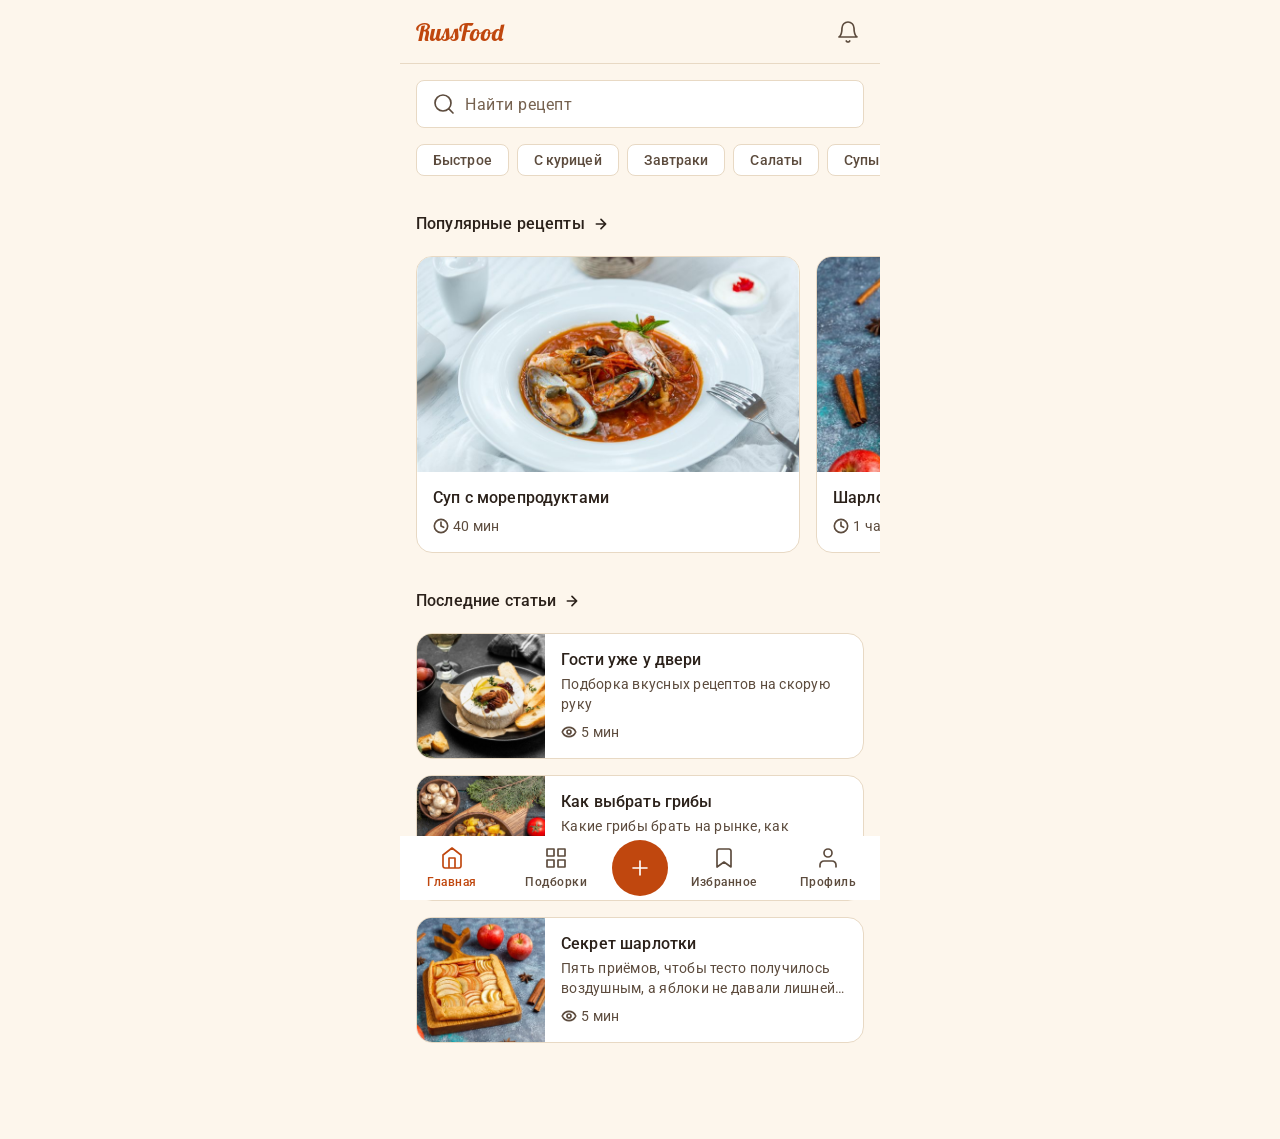
==== commit 9122f8b7: "all" ====
--- a/index.html
+++ b/index.html
@@ -1,1467 +1,11 @@
 <!DOCTYPE html>
 <html lang="ru">
 <head>
-<meta charset="UTF-8">
-<meta name="viewport" content="width=device-width, initial-scale=1.0, maximum-scale=1.0">
-<title>LogoFood — прототип добавления рецепта</title>
-<style>
-  :root{
-    --gray-50:#fafafa;
-    --gray-100:#f2f2f2;
-    --gray-200:#e8e8e8;
-    --gray-300:#dcdcdc;
-    --gray-400:#c2c2c2;
-    --gray-500:#9e9e9e;
-    --gray-600:#757575;
-    --gray-700:#525252;
-    --gray-800:#333333;
-    --text:#1c1c1c;
-    --border:#d8d8d8;
-    --field-h:40px;
-    --danger:#d64545;
-  }
-  *{box-sizing:border-box;}
-  /* Гарантируем, что атрибут hidden всегда скрывает элемент, даже если
-     класс задаёт своё display (flex и т.п.) */
-  [hidden]{display:none !important;}
-  html,body{height:100%;}
-  body{
-    margin:0;
-    background:#e9e9eb;
-    font-family:-apple-system,BlinkMacSystemFont,"Segoe UI",Roboto,Helvetica,Arial,sans-serif;
-    color:var(--text);
-    -webkit-font-smoothing:antialiased;
-  }
-  button, input, textarea, select{font-family:inherit;}
-  button:focus-visible, input:focus-visible, textarea:focus-visible, select:focus-visible, a:focus-visible{
-    outline:2px solid var(--gray-800); outline-offset:2px;
-  }
-
-  .stage{
-    min-height:100vh; display:flex; flex-direction:column; align-items:center; justify-content:center;
-    gap:14px; padding:24px;
-  }
-  .stage-caption{font-size:12px;color:var(--gray-600);text-align:center;}
-
-  .device{
-    position:relative; width:390px; height:844px; max-height:calc(100vh - 60px);
-    background:#fff; border-radius:36px; box-shadow:0 24px 60px rgba(0,0,0,.28); overflow:hidden;
-  }
-
-  .screen{position:absolute; inset:0; display:flex; flex-direction:column; background:#fff;}
-  #screen-main{z-index:1;}
-
-  .modal-screen{
-    z-index:10; opacity:0; visibility:hidden; transform:translateY(18px);
-    transition:opacity .25s ease, transform .25s ease, visibility 0s linear .25s; pointer-events:none;
-  }
-  .modal-screen.active{
-    opacity:1; visibility:visible; transform:translateY(0);
-    transition:opacity .25s ease, transform .25s ease; pointer-events:auto;
-  }
-
-  /* Top bar */
-  .topbar{
-    height:56px; flex:0 0 auto; display:flex; align-items:center; justify-content:space-between;
-    padding:0 14px; border-bottom:1px solid var(--border);
-  }
-  .logo{font-weight:700;font-size:18px;}
-  .icon-btn{
-    width:34px;height:34px; display:flex;align-items:center;justify-content:center;
-    background:none;border:none;border-radius:50%; color:var(--text);cursor:pointer;padding:0;flex:0 0 auto;
-  }
-  .icon-btn:hover{background:var(--gray-100);}
-  .icon-btn svg{width:22px;height:22px;}
-
-  .main-content{flex:1;background:#fff;overflow-y:auto;min-height:0;}
-
-  /* Skeleton feed */
-  .feed-skeleton{padding:14px;display:flex;flex-direction:column;gap:20px;}
-  .skeleton-card{display:flex;flex-direction:column;gap:8px;}
-  .skeleton-block{
-    border-radius:8px;
-    background:var(--gray-200);
-  }
-  .skeleton-img{height:160px;border-radius:14px;}
-  .skeleton-row{display:flex;align-items:center;gap:8px;}
-  .skeleton-avatar{width:22px;height:22px;border-radius:50%;flex:0 0 auto;}
-  .skeleton-line{height:11px;}
-  .skeleton-line.w-70{width:70%;}
-  .skeleton-line.w-40{width:40%;}
-
-  /* Bottom nav — всегда зафиксирована внизу экрана (flex:0 0 auto в колонке) */
-  .bottom-nav{flex:0 0 auto; display:flex; border-top:1px solid var(--border); background:#fff;}
-  .nav-item{
-    flex:1; display:flex;flex-direction:column;align-items:center;justify-content:center;
-    gap:3px;padding:8px 0 10px; background:none;border:none;color:var(--gray-600); font-size:10.5px;cursor:pointer;
-  }
-  .nav-item:hover{color:var(--text);}
-  .nav-item svg{width:22px;height:22px;}
-
-  /* Bottom sheet (action menu) */
-  #sheet-overlay{
-    position:absolute;inset:0;z-index:30; background:rgba(0,0,0,.4);
-    display:flex;align-items:flex-end; opacity:0;visibility:hidden;
-    transition:opacity .25s ease, visibility 0s linear .25s; pointer-events:none;
-  }
-  #sheet-overlay.active{opacity:1;visibility:visible;transition:opacity .25s ease;pointer-events:auto;}
-  .sheet{width:100%;background:#fff;border-radius:18px 18px 0 0;padding:10px 14px 26px;transform:translateY(100%);transition:transform .3s ease;}
-  #sheet-overlay.active .sheet{transform:translateY(0);}
-  .sheet-handle{width:36px;height:4px;border-radius:2px;background:var(--gray-300);margin:2px auto 12px;}
-  .sheet-item{display:flex;align-items:center;gap:12px;padding:13px 8px;border-radius:10px;font-size:15px;cursor:pointer;}
-  .sheet-item:hover{background:var(--gray-100);}
-  .sheet-item svg{width:20px;height:20px;color:var(--gray-700);}
-
-  /* Modal header / progress / footer */
-  .modal-header{
-    flex:0 0 auto;height:52px;display:flex;align-items:center;justify-content:space-between;
-    padding:0 6px;border-bottom:1px solid var(--border);
-  }
-  .modal-header h2{margin:0;font-size:16px;font-weight:600;}
-  .progress-wrap{flex:0 0 auto;padding:10px 16px 2px;display:flex;flex-direction:column;gap:6px;}
-  .progress-track{display:flex;gap:4px;}
-  .progress-segment{flex:1;height:4px;border-radius:2px;background:var(--gray-200);}
-  .progress-segment.filled{background:var(--gray-700);}
-  .progress-label{font-size:11px;color:var(--gray-500);}
-  .modal-content{flex:1;overflow-y:auto;padding:16px;display:flex;flex-direction:column;gap:20px;min-height:0;}
-  .modal-footer{flex:0 0 auto;padding:12px 16px 18px;border-top:1px solid var(--border);}
-  .step-heading{margin:0;font-size:16.5px;font-weight:700;}
-  .field-hint{margin:-10px 0 0;font-size:12px;color:var(--gray-500);line-height:1.5;}
-
-  /* Переключатель способа описания (текст / пошагово) */
-  .segmented{display:flex;background:var(--gray-100);border-radius:10px;padding:3px;gap:3px;}
-  .segmented-btn{flex:1;padding:9px 10px;border:none;border-radius:8px;background:transparent;font-size:13px;font-weight:600;color:var(--gray-600);cursor:pointer;}
-  .segmented-btn.active{background:#fff;color:var(--text);box-shadow:0 1px 3px rgba(0,0,0,.12);}
-
-  /* Form elements */
-  .field{display:flex;flex-direction:column;gap:6px;}
-  .field label{font-size:13px;font-weight:600;color:var(--gray-800);}
-  input[type=text], input[type=number], select{
-    height:var(--field-h);padding:0 12px;border:1px solid var(--border);border-radius:8px;background:#fff;color:var(--text);width:100%;font-size:14px;
-  }
-  textarea{
-    padding:10px 12px;border:1px solid var(--border);border-radius:8px;background:#fff;color:var(--text);width:100%;font-size:14px;
-    resize:vertical;min-height:72px;
-  }
-  input::placeholder, textarea::placeholder{color:var(--gray-500);}
-
-  .select-wrap{position:relative;}
-  .select-wrap select{appearance:none;-webkit-appearance:none;padding-right:32px;cursor:pointer;}
-  .select-wrap .chevron{position:absolute;right:10px;top:50%;transform:translateY(-50%);width:16px;height:16px;color:var(--gray-600);pointer-events:none;}
-
-  .suffix-row{display:flex;align-items:center;gap:8px;}
-  .suffix-row input{flex:1;}
-  .suffix{font-size:13px;color:var(--gray-600);white-space:nowrap;}
-
-  .stepper{display:flex;align-items:center;gap:10px;}
-  .stepper button{width:var(--field-h);height:var(--field-h);border-radius:8px;border:1px solid var(--border);background:var(--gray-50);font-size:16px;line-height:1;cursor:pointer;color:var(--text);flex:0 0 auto;}
-  .stepper button:hover{background:var(--gray-200);}
-  .stepper input{width:48px;height:var(--field-h);text-align:center;padding:0 4px;}
-
-  /* Валидация */
-  .input-error{border-color:var(--danger) !important;}
-  .section-invalid{outline:1.5px dashed var(--danger);outline-offset:6px;border-radius:10px;}
-  .field-error-msg{color:var(--danger);font-size:12px;margin-top:2px;}
-
-  /* Пустые состояния списков */
-  .empty-state{padding:20px 12px;text-align:center;color:var(--gray-500);font-size:13px;border:1px dashed var(--border);border-radius:10px;}
-
-  /* Chip group (время) + свой вариант */
-  .chip-group{display:flex;flex-wrap:wrap;gap:8px;}
-  .chip-btn{padding:8px 14px;border-radius:20px;border:1px solid var(--border);background:#fff;font-size:13px;color:var(--text);cursor:pointer;}
-  .chip-btn.selected{background:var(--gray-800);border-color:var(--gray-800);color:#fff;}
-  .custom-time-row{display:flex;gap:8px;margin-top:8px;}
-  .custom-time-row input{flex:1;}
-  .custom-time-unit{width:92px;}
-
-  /* Multi-select chip fields (типы блюд / кухни / особенности / повод) */
-  .chip-field{display:flex;flex-wrap:wrap;gap:8px;align-items:center;}
-  .tag-chip{display:inline-flex;align-items:center;gap:6px;padding:6px 8px 6px 12px;background:var(--gray-200);border-radius:16px;font-size:13px;white-space:nowrap;}
-  .tag-remove{width:16px;height:16px;border:none;background:none;padding:0;cursor:pointer;display:flex;align-items:center;justify-content:center;color:var(--gray-600);}
-  .tag-remove svg{width:11px;height:11px;}
-  .chip-more-btn{padding:8px 14px;border-radius:20px;border:1.5px dashed var(--gray-400);background:#fff;font-size:13px;color:var(--gray-600);cursor:pointer;}
-  .chip-more-btn:hover{background:var(--gray-50);color:var(--text);}
-
-  .btn-primary{width:100%;padding:14px;border:none;border-radius:10px;background:var(--gray-700);color:#fff;font-size:15px;font-weight:600;cursor:pointer;}
-  .btn-primary:hover{background:var(--gray-800);}
-  .btn-secondary{width:100%;padding:12px;border:1px solid var(--border);border-radius:10px;background:var(--gray-50);color:var(--text);font-size:13.5px;cursor:pointer;text-align:center;}
-  .btn-secondary:hover{background:var(--gray-200);}
-  .btn-sub{display:block;font-size:11px;font-weight:400;color:var(--gray-500);margin-top:2px;}
-  .btn-text{background:none;border:none;color:var(--text);font-weight:600;font-size:14px;cursor:pointer;padding:6px 4px;flex:0 0 auto;}
-  .btn-text-cancel{background:none;border:none;color:var(--gray-600);font-size:14px;padding:8px;cursor:pointer;}
-
-  /* Обложка рецепта — dropzone */
-  .cover-dropzone{
-    border:2px dashed var(--border);border-radius:12px;padding:22px 16px;
-    display:flex;flex-direction:column;align-items:center;gap:6px;cursor:pointer;text-align:center;
-    color:var(--gray-600);transition:border-color .15s, background .15s;background:#fff;
-  }
-  .cover-dropzone.dragover{border-color:var(--gray-700);background:var(--gray-50);}
-  .cover-dropzone svg{width:26px;height:26px;color:var(--gray-500);}
-  .cover-dropzone .dz-title{font-size:13.5px;font-weight:600;color:var(--gray-800);}
-  .cover-dropzone .dz-sub{font-size:11px;color:var(--gray-500);}
-  .cover-preview-wrap{position:relative;}
-  .cover-preview{height:150px;border-radius:12px;background:var(--gray-200) center/cover no-repeat;}
-  .cover-preview-actions{position:absolute;top:8px;right:8px;display:flex;gap:8px;}
-  .cover-action-btn{width:32px;height:32px;border-radius:50%;background:rgba(255,255,255,.92);border:none;display:flex;align-items:center;justify-content:center;cursor:pointer;color:var(--gray-800);}
-  .cover-action-btn svg{width:16px;height:16px;}
-
-  /* Пошаговые фото */
-  .photo-dropzone{
-    width:100%;border:1.5px dashed var(--border);border-radius:10px;padding:14px;
-    display:flex;flex-direction:column;align-items:center;gap:4px;cursor:pointer;color:var(--gray-600);background:var(--gray-50);
-  }
-  .photo-dropzone svg{width:20px;height:20px;color:var(--gray-500);}
-  .photo-dropzone span{font-size:12.5px;font-weight:600;color:var(--gray-700);}
-  .photo-box{position:relative;height:100px;border-radius:10px;background:var(--gray-200) center/cover no-repeat;}
-  .photo-box-actions{position:absolute;top:6px;right:6px;display:flex;gap:6px;}
-  .photo-action-btn{width:26px;height:26px;border-radius:50%;background:rgba(255,255,255,.92);border:none;display:flex;align-items:center;justify-content:center;cursor:pointer;color:var(--gray-800);}
-  .photo-action-btn svg{width:14px;height:14px;}
-
-  /* Шаги приготовления */
-  .step-block{border:1px solid var(--border);border-radius:12px;padding:12px;display:flex;flex-direction:column;gap:10px;touch-action:pan-y;background:#fff;}
-  .step-block.dragging{opacity:.9;box-shadow:0 10px 24px rgba(0,0,0,.2);}
-  .step-block-header{display:flex;align-items:center;gap:8px;font-size:13px;font-weight:600;color:var(--gray-800);}
-  .step-block-header .step-title{flex:1;}
-  .drag-handle{color:var(--gray-400);display:flex;flex:0 0 auto;cursor:grab;touch-action:none;}
-  .drag-handle svg{width:18px;height:18px;}
-  .drag-handle:active{cursor:grabbing;}
-
-  /* Ингредиенты */
-  .ingredient-row{display:flex;align-items:center;gap:10px;padding:10px;border:1px solid var(--border);border-radius:10px;background:#fff;touch-action:pan-y;}
-  .ingredient-row.dragging{opacity:.9;box-shadow:0 10px 24px rgba(0,0,0,.2);}
-  .ingredient-row .ingredient-name{flex:1;font-size:14px;}
-  .ingredient-row .ingredient-qty{font-size:13px;color:var(--gray-600);white-space:nowrap;}
-
-  /* Селектор (полноэкранный поиск для больших списков) */
-  .selector-overlay{
-    position:absolute;inset:0;z-index:40;background:#fff;display:flex;flex-direction:column;
-    opacity:0;visibility:hidden;transform:translateY(12px);pointer-events:none;
-    transition:opacity .2s ease, transform .2s ease, visibility 0s linear .2s;
-  }
-  .selector-overlay.active{opacity:1;visibility:visible;transform:translateY(0);pointer-events:auto;transition:opacity .2s ease, transform .2s ease;}
-  .selector-search-wrap{padding:10px 16px;position:relative;flex:0 0 auto;}
-  .selector-search-wrap .search-icon{position:absolute;left:26px;top:50%;transform:translateY(-50%);width:16px;height:16px;color:var(--gray-500);}
-  .selector-search-wrap input{padding-left:34px;}
-  .selector-selected-row{display:flex;flex-wrap:wrap;gap:6px;padding:0 16px 10px;flex:0 0 auto;}
-  .selector-list{flex:1;overflow-y:auto;padding-bottom:16px;}
-  .selector-group-title{padding:12px 16px 4px;font-size:11.5px;font-weight:700;text-transform:uppercase;letter-spacing:.03em;color:var(--gray-500);}
-  .selector-row{width:100%;display:flex;align-items:center;justify-content:space-between;padding:12px 16px;border:none;background:none;text-align:left;font-size:14.5px;color:var(--text);cursor:pointer;}
-  .selector-row:hover{background:var(--gray-50);}
-  .selector-row.selected{font-weight:600;}
-  .selector-row .row-check{width:18px;height:18px;color:var(--gray-800);visibility:hidden;flex:0 0 auto;}
-  .selector-row.selected .row-check{visibility:visible;}
-  .selector-empty{padding:28px 16px;text-align:center;color:var(--gray-500);font-size:13px;}
-
-  /* Диалог подтверждения выхода */
-  .dialog-overlay{
-    position:absolute;inset:0;z-index:50;background:rgba(0,0,0,.45);display:flex;align-items:center;justify-content:center;
-    padding:24px;opacity:0;visibility:hidden;transition:opacity .2s ease, visibility 0s linear .2s;pointer-events:none;
-  }
-  .dialog-overlay.active{opacity:1;visibility:visible;transition:opacity .2s ease;pointer-events:auto;}
-  .dialog-card{background:#fff;border-radius:16px;padding:20px;width:100%;max-width:300px;display:flex;flex-direction:column;gap:10px;box-shadow:0 12px 40px rgba(0,0,0,.25);}
-  .dialog-card h3{margin:0;font-size:16px;}
-  .dialog-card p{margin:0;font-size:13px;color:var(--gray-600);line-height:1.5;}
-  .dialog-actions{display:flex;flex-direction:column;gap:8px;margin-top:6px;}
-
-  /* Toast */
-  .toast{
-    position:absolute;left:50%;bottom:24px;transform:translateX(-50%) translateY(20px);
-    background:var(--gray-800);color:#fff;padding:10px 16px;border-radius:8px;font-size:13px;
-    opacity:0;pointer-events:none;transition:opacity .25s ease, transform .25s ease;z-index:60;white-space:nowrap;
-  }
-  .toast.show{opacity:1;transform:translateX(-50%) translateY(0);}
-
-  /* Success screen */
-  .success-content{flex:1;display:flex;flex-direction:column;align-items:center;justify-content:center;text-align:center;padding:28px 26px;gap:14px;}
-  .success-photo{width:150px;height:150px;border-radius:50%;background:var(--gray-200);}
-  .success-title{font-size:18px;font-weight:700;margin:4px 0 0;}
-  .success-text{font-size:13px;color:var(--gray-600);line-height:1.55;margin:0;}
-  .success-text a{color:var(--text);}
-  .success-actions{width:100%;display:flex;flex-direction:column;gap:6px;margin-top:14px;}
-  .success-links{display:flex;align-items:center;justify-content:center;gap:10px;margin-top:10px;}
-  .link-btn{background:none;border:none;color:var(--gray-700);font-size:13.5px;font-weight:600;cursor:pointer;padding:8px 6px;text-decoration:underline;text-underline-offset:3px;}
-  .link-btn:hover{color:var(--text);}
-  .link-sep{color:var(--gray-400);font-size:13px;}
-
-  @media (max-width:480px){
-    html, body{ height:100%; overflow:hidden; }
-    .stage{
-      padding:0;gap:0;
-      min-height:100vh; min-height:100dvh;
-    }
-    .stage-caption{display:none;}
-    .device{
-      width:100vw; height:100vh; height:100dvh;
-      max-height:none; border-radius:0; box-shadow:none;
-    }
-  }
-</style>
+  <meta charset="utf-8">
+  <meta http-equiv="refresh" content="0; url=screen-1.html">
+  <title>RussFood — редизайн</title>
 </head>
 <body>
-
-<div class="stage">
-  <div class="device" id="device">
-
-    <!-- ===================== ГЛАВНАЯ СТРАНИЦА ===================== -->
-    <div class="screen" id="screen-main">
-      <div class="topbar">
-        <div class="logo">LogoFood</div>
-        <button class="icon-btn" type="button" aria-label="Меню">
-          <svg viewBox="0 0 24 24" fill="none" stroke="currentColor" stroke-width="1.8"><path d="M4 6h16M4 12h16M4 18h16"/></svg>
-        </button>
-      </div>
-      <div class="main-content">
-        <div class="feed-skeleton">
-          <div class="skeleton-card">
-            <div class="skeleton-block skeleton-img"></div>
-            <div class="skeleton-row">
-              <div class="skeleton-block skeleton-avatar"></div>
-              <div class="skeleton-block skeleton-line" style="flex:0 0 auto;width:90px;"></div>
-            </div>
-            <div class="skeleton-block skeleton-line w-70"></div>
-            <div class="skeleton-block skeleton-line w-40"></div>
-          </div>
-          <div class="skeleton-card">
-            <div class="skeleton-block skeleton-img"></div>
-            <div class="skeleton-row">
-              <div class="skeleton-block skeleton-avatar"></div>
-              <div class="skeleton-block skeleton-line" style="flex:0 0 auto;width:90px;"></div>
-            </div>
-            <div class="skeleton-block skeleton-line w-70"></div>
-            <div class="skeleton-block skeleton-line w-40"></div>
-          </div>
-          <div class="skeleton-card">
-            <div class="skeleton-block skeleton-img"></div>
-            <div class="skeleton-row">
-              <div class="skeleton-block skeleton-avatar"></div>
-              <div class="skeleton-block skeleton-line" style="flex:0 0 auto;width:90px;"></div>
-            </div>
-            <div class="skeleton-block skeleton-line w-70"></div>
-            <div class="skeleton-block skeleton-line w-40"></div>
-          </div>
-        </div>
-      </div>
-      <div class="bottom-nav">
-        <button class="nav-item" type="button">
-          <svg viewBox="0 0 24 24" fill="none" stroke="currentColor" stroke-width="1.6"><path d="M4 11.5 12 4l8 7.5"/><path d="M6 10v9h12v-9"/><path d="M10 19v-5h4v5"/></svg>
-          Главная
-        </button>
-        <button class="nav-item" type="button">
-          <svg viewBox="0 0 24 24" fill="none" stroke="currentColor" stroke-width="1.6"><circle cx="11" cy="11" r="6.5"/><path d="M20 20l-4.3-4.3"/></svg>
-          Поиск
-        </button>
-        <button class="nav-item" type="button" id="nav-add-btn">
-          <svg viewBox="0 0 24 24" fill="none" stroke="currentColor" stroke-width="1.8"><path d="M12 5v14M5 12h14"/></svg>
-          Добавить
-        </button>
-        <button class="nav-item" type="button">
-          <svg viewBox="0 0 24 24" fill="none" stroke="currentColor" stroke-width="1.6"><path d="M6 4h12v16l-6-4-6 4V4Z"/></svg>
-          Сохранённое
-        </button>
-        <button class="nav-item" type="button">
-          <svg viewBox="0 0 24 24" fill="none" stroke="currentColor" stroke-width="1.6"><circle cx="12" cy="8.5" r="3.5"/><path d="M4.5 20c1.4-3.7 4.4-5.5 7.5-5.5s6.1 1.8 7.5 5.5"/></svg>
-          Профиль
-        </button>
-      </div>
-
-      <!-- Шторка с выбором действия -->
-      <div id="sheet-overlay">
-        <div class="sheet">
-          <div class="sheet-handle"></div>
-          <div class="sheet-item" id="sheet-add-recipe">
-            <svg viewBox="0 0 24 24" fill="none" stroke="currentColor" stroke-width="1.4"><path d="M12 3l2.6 5.6 6.1.6-4.6 4.1 1.3 6-5.4-3.1-5.4 3.1 1.3-6-4.6-4.1 6.1-.6L12 3Z"/></svg>
-            Добавить рецепт
-          </div>
-          <div class="sheet-item" id="sheet-write-article">
-            <svg viewBox="0 0 24 24" fill="none" stroke="currentColor" stroke-width="1.4"><path d="M12 3l2.6 5.6 6.1.6-4.6 4.1 1.3 6-5.4-3.1-5.4 3.1 1.3-6-4.6-4.1 6.1-.6L12 3Z"/></svg>
-            Написать статью
-          </div>
-        </div>
-      </div>
-    </div>
-
-    <!-- ===================== ШАГ 1 ===================== -->
-    <div class="screen modal-screen" id="screen-step1">
-      <div class="modal-header">
-        <button class="icon-btn" data-action="back" aria-label="Назад">
-          <svg viewBox="0 0 24 24" fill="none" stroke="currentColor" stroke-width="1.8"><path d="M15 18l-6-6 6-6"/></svg>
-        </button>
-        <h2>Добавление рецепта</h2>
-        <button class="icon-btn" data-action="close" aria-label="Закрыть">
-          <svg viewBox="0 0 24 24" fill="none" stroke="currentColor" stroke-width="1.8"><path d="M6 6l12 12M18 6L6 18"/></svg>
-        </button>
-      </div>
-      <div class="progress-wrap">
-        <div class="progress-track">
-          <div class="progress-segment filled"></div>
-          <div class="progress-segment"></div>
-          <div class="progress-segment"></div>
-          <div class="progress-segment"></div>
-        </div>
-        <div class="progress-label">Шаг 1 из 4</div>
-      </div>
-      <div class="modal-content">
-
-        <h3 class="step-heading">Основная информация о блюде</h3>
-
-        <div class="field">
-          <div class="cover-dropzone" id="cover-dropzone">
-            <svg viewBox="0 0 24 24" fill="none" stroke="currentColor" stroke-width="1.6"><path d="M4 8h3l2-2h6l2 2h3v11H4V8Z"/><circle cx="12" cy="13.5" r="3.2"/></svg>
-            <div class="dz-title">Загрузить обложку рецепта</div>
-            <div class="dz-sub">Перетащите фото сюда или нажмите для выбора · необязательно</div>
-          </div>
-          <div class="cover-preview-wrap" id="cover-preview-wrap" hidden>
-            <div class="cover-preview" id="cover-preview"></div>
-            <div class="cover-preview-actions">
-              <button class="cover-action-btn" id="cover-change-btn" type="button" aria-label="Заменить фото">
-                <svg viewBox="0 0 24 24" fill="none" stroke="currentColor" stroke-width="1.7"><path d="M4 20l4.3-.9L19 8.4a1.5 1.5 0 0 0 0-2.1l-1.3-1.3a1.5 1.5 0 0 0-2.1 0L5 15.7 4 20Z"/></svg>
-              </button>
-              <button class="cover-action-btn" id="cover-remove-btn" type="button" aria-label="Удалить фото">
-                <svg viewBox="0 0 24 24" fill="none" stroke="currentColor" stroke-width="1.7"><path d="M4 7h16M9 7V5a2 2 0 0 1 2-2h2a2 2 0 0 1 2 2v2m-9 0 1 13a2 2 0 0 0 2 2h6a2 2 0 0 0 2-2l1-13"/></svg>
-              </button>
-            </div>
-          </div>
-          <input type="file" id="cover-file-input" accept="image/*" hidden>
-        </div>
-
-        <div class="field">
-          <label>Название блюда*</label>
-          <input type="text" id="dish-name-input" placeholder="Название блюда">
-        </div>
-
-        <div class="field">
-          <label>Описание блюда*</label>
-          <textarea id="dish-desc-textarea" placeholder="Описание блюда"></textarea>
-        </div>
-
-        <div class="field">
-          <label>Типы блюд*</label>
-          <div class="chip-field" id="dish-type-chips"></div>
-        </div>
-
-        <div class="field">
-          <label>Калорийность</label>
-          <div class="suffix-row">
-            <input type="number" id="calorie-input" placeholder="Калорийность" min="0">
-            <span class="suffix">ккал</span>
-          </div>
-        </div>
-
-        <div class="field">
-          <label>Количество порций</label>
-          <div class="stepper">
-            <button type="button" class="dec" aria-label="Уменьшить">−</button>
-            <input type="text" id="servings-input" value="1" inputmode="numeric">
-            <button type="button" class="inc" aria-label="Увеличить">+</button>
-            <span class="suffix">порций</span>
-          </div>
-        </div>
-
-        <div class="field">
-          <label>Общее время на кухне</label>
-          <div class="chip-group">
-            <button type="button" class="chip-btn">15 мин</button>
-            <button type="button" class="chip-btn">30 мин</button>
-            <button type="button" class="chip-btn">1 час</button>
-            <button type="button" class="chip-btn">1,5 часа</button>
-            <button type="button" class="chip-btn">Свой вариант</button>
-          </div>
-          <div class="custom-time-row" hidden>
-            <input type="number" min="1" placeholder="Введите время" class="custom-time-input">
-            <div class="select-wrap custom-time-unit">
-              <select><option>мин</option><option>ч</option></select>
-              <svg class="chevron" viewBox="0 0 24 24" fill="none" stroke="currentColor" stroke-width="1.8"><path d="M6 9l6 6 6-6"/></svg>
-            </div>
-          </div>
-        </div>
-
-        <div class="field">
-          <label>Активное время на кухне</label>
-          <div class="chip-group">
-            <button type="button" class="chip-btn">15 мин</button>
-            <button type="button" class="chip-btn">30 мин</button>
-            <button type="button" class="chip-btn">1 час</button>
-            <button type="button" class="chip-btn">1,5 часа</button>
-            <button type="button" class="chip-btn">Свой вариант</button>
-          </div>
-          <div class="custom-time-row" hidden>
-            <input type="number" min="1" placeholder="Введите время" class="custom-time-input">
-            <div class="select-wrap custom-time-unit">
-              <select><option>мин</option><option>ч</option></select>
-              <svg class="chevron" viewBox="0 0 24 24" fill="none" stroke="currentColor" stroke-width="1.8"><path d="M6 9l6 6 6-6"/></svg>
-            </div>
-          </div>
-        </div>
-
-      </div>
-      <div class="modal-footer">
-        <button class="btn-primary" type="button" id="step1-next-btn">Дальше</button>
-      </div>
-    </div>
-
-    <!-- ===================== ШАГ 2 ===================== -->
-    <div class="screen modal-screen" id="screen-step2">
-      <div class="modal-header">
-        <button class="icon-btn" data-action="back" data-target="screen-step1" aria-label="Назад">
-          <svg viewBox="0 0 24 24" fill="none" stroke="currentColor" stroke-width="1.8"><path d="M15 18l-6-6 6-6"/></svg>
-        </button>
-        <h2>Добавление рецепта</h2>
-        <button class="icon-btn" data-action="close" aria-label="Закрыть">
-          <svg viewBox="0 0 24 24" fill="none" stroke="currentColor" stroke-width="1.8"><path d="M6 6l12 12M18 6L6 18"/></svg>
-        </button>
-      </div>
-      <div class="progress-wrap">
-        <div class="progress-track">
-          <div class="progress-segment filled"></div>
-          <div class="progress-segment filled"></div>
-          <div class="progress-segment"></div>
-          <div class="progress-segment"></div>
-        </div>
-        <div class="progress-label">Шаг 2 из 4</div>
-      </div>
-      <div class="modal-content">
-
-        <h3 class="step-heading">Процесс приготовления</h3>
-        <p class="field-hint">Опишите процесс одним из способов — нужен хотя бы один: пошагово с фото по каждому этапу или одним текстом без фото.</p>
-
-        <div class="segmented" id="description-mode-toggle">
-          <button type="button" class="segmented-btn active" data-mode="steps">Пошагово с фото</button>
-          <button type="button" class="segmented-btn" data-mode="text">Простой текст</button>
-        </div>
-
-        <div class="field" id="mode-steps">
-          <label>Шаги приготовления</label>
-          <div id="steps-container" style="display:flex;flex-direction:column;gap:12px;">
-            <div class="empty-state" id="steps-empty">Вы не добавили ни одного шага</div>
-            <button class="btn-secondary" type="button" id="add-step-btn">+ Добавить шаг</button>
-          </div>
-        </div>
-
-        <div class="field" id="mode-text" hidden>
-          <label>Текстовое описание</label>
-          <textarea id="text-description-textarea" placeholder="Опишите процесс приготовления от начала до конца"></textarea>
-        </div>
-
-      </div>
-      <div class="modal-footer">
-        <button class="btn-primary" type="button" id="step2-next-btn">Дальше</button>
-      </div>
-    </div>
-
-    <!-- ===================== ШАГ 3 ===================== -->
-    <div class="screen modal-screen" id="screen-step3">
-      <div class="modal-header">
-        <button class="icon-btn" data-action="back" data-target="screen-step2" aria-label="Назад">
-          <svg viewBox="0 0 24 24" fill="none" stroke="currentColor" stroke-width="1.8"><path d="M15 18l-6-6 6-6"/></svg>
-        </button>
-        <h2>Добавление рецепта</h2>
-        <button class="icon-btn" data-action="close" aria-label="Закрыть">
-          <svg viewBox="0 0 24 24" fill="none" stroke="currentColor" stroke-width="1.8"><path d="M6 6l12 12M18 6L6 18"/></svg>
-        </button>
-      </div>
-      <div class="progress-wrap">
-        <div class="progress-track">
-          <div class="progress-segment filled"></div>
-          <div class="progress-segment filled"></div>
-          <div class="progress-segment filled"></div>
-          <div class="progress-segment"></div>
-        </div>
-        <div class="progress-label">Шаг 3 из 4</div>
-      </div>
-      <div class="modal-content">
-
-        <h3 class="step-heading">Состав и ингредиенты</h3>
-
-        <div id="ingredient-list" style="display:flex;flex-direction:column;gap:10px;">
-          <div class="empty-state" id="ingredients-empty">Вы не добавили ни одного ингредиента</div>
-        </div>
-
-        <div class="field">
-          <label>Название ингредиента*</label>
-          <input type="text" id="ingredient-name" placeholder="Название ингредиента">
-        </div>
-
-        <div style="display:flex;gap:12px;">
-          <div class="field" style="flex:1;">
-            <label>Количество*</label>
-            <div class="stepper">
-              <button type="button" class="dec" aria-label="Уменьшить">−</button>
-              <input type="text" id="ingredient-qty" value="1" inputmode="numeric">
-              <button type="button" class="inc" aria-label="Увеличить">+</button>
-            </div>
-          </div>
-          <div class="field" style="flex:1;">
-            <label>Единица измерения*</label>
-            <div class="select-wrap">
-              <select id="ingredient-unit">
-                <option selected>шт</option>
-                <option>г</option>
-                <option>кг</option>
-                <option>мл</option>
-                <option>л</option>
-                <option>ст. л.</option>
-                <option>ч. л.</option>
-                <option>по вкусу</option>
-              </select>
-              <svg class="chevron" viewBox="0 0 24 24" fill="none" stroke="currentColor" stroke-width="1.8"><path d="M6 9l6 6 6-6"/></svg>
-            </div>
-          </div>
-        </div>
-
-        <button class="btn-secondary" type="button" id="add-ingredient-btn">+ Добавить ингредиент</button>
-
-      </div>
-      <div class="modal-footer">
-        <button class="btn-primary" type="button" id="step3-next-btn">Дальше</button>
-      </div>
-    </div>
-
-    <!-- ===================== ШАГ 4 ===================== -->
-    <div class="screen modal-screen" id="screen-step4">
-      <div class="modal-header">
-        <button class="icon-btn" data-action="back" data-target="screen-step3" aria-label="Назад">
-          <svg viewBox="0 0 24 24" fill="none" stroke="currentColor" stroke-width="1.8"><path d="M15 18l-6-6 6-6"/></svg>
-        </button>
-        <h2>Добавление рецепта</h2>
-        <button class="icon-btn" data-action="close" aria-label="Закрыть">
-          <svg viewBox="0 0 24 24" fill="none" stroke="currentColor" stroke-width="1.8"><path d="M6 6l12 12M18 6L6 18"/></svg>
-        </button>
-      </div>
-      <div class="progress-wrap">
-        <div class="progress-track">
-          <div class="progress-segment filled"></div>
-          <div class="progress-segment filled"></div>
-          <div class="progress-segment filled"></div>
-          <div class="progress-segment filled"></div>
-        </div>
-        <div class="progress-label">Шаг 4 из 4 · необязательно</div>
-      </div>
-      <div class="modal-content">
-
-        <h3 class="step-heading">Детали и категории</h3>
-
-        <div class="field">
-          <label>Тип приготовления</label>
-          <div class="select-wrap">
-            <select id="cooking-method-select">
-              <option value="" selected>Выберите тип приготовления</option>
-              <option>Варка</option>
-              <option>Жарка</option>
-              <option>Запекание</option>
-              <option>Тушение</option>
-              <option>На пару</option>
-              <option>Гриль</option>
-              <option>Без готовки</option>
-            </select>
-            <svg class="chevron" viewBox="0 0 24 24" fill="none" stroke="currentColor" stroke-width="1.8"><path d="M6 9l6 6 6-6"/></svg>
-          </div>
-        </div>
-
-        <div class="field">
-          <label>Национальные кухни</label>
-          <div class="chip-field" id="cuisine-chips"></div>
-        </div>
-
-        <div class="field">
-          <label>Особенности блюда</label>
-          <div class="chip-field" id="features-chips"></div>
-        </div>
-
-        <div class="field">
-          <label>Повод</label>
-          <div class="chip-field" id="occasion-chips"></div>
-        </div>
-
-      </div>
-      <div class="modal-footer">
-        <button class="btn-primary" type="button" id="save-recipe-btn">Сохранить рецепт</button>
-      </div>
-    </div>
-
-    <!-- ===================== РЕЦЕПТ СОХРАНЕН ===================== -->
-    <div class="screen modal-screen" id="screen-success">
-      <div class="topbar">
-        <div class="logo">LogoFood</div>
-        <button class="icon-btn" type="button" aria-label="Меню">
-          <svg viewBox="0 0 24 24" fill="none" stroke="currentColor" stroke-width="1.8"><path d="M4 6h16M4 12h16M4 18h16"/></svg>
-        </button>
-      </div>
-      <div class="success-content">
-        <div class="success-photo"></div>
-        <p class="success-title">Рецепт сохранён в черновики</p>
-        <p class="success-text">Он виден только вам. Проверьте детали и опубликуйте, когда будете готовы поделиться рецептом с другими.</p>
-        <div class="success-actions">
-          <button class="btn-primary" type="button" id="publish-recipe-btn">Опубликовать</button>
-          <div class="success-links">
-            <button class="link-btn" type="button" data-action="finish">Посмотреть рецепт</button>
-            <span class="link-sep">·</span>
-            <button class="link-btn" type="button" data-action="finish">На главную</button>
-          </div>
-        </div>
-      </div>
-    </div>
-
-    <!-- ===================== ПОЛНОЭКРАННЫЙ СЕЛЕКТОР (поиск по большим спискам) ===================== -->
-    <div class="selector-overlay" id="selector-overlay">
-      <div class="modal-header">
-        <button class="icon-btn" id="selector-back" aria-label="Назад">
-          <svg viewBox="0 0 24 24" fill="none" stroke="currentColor" stroke-width="1.8"><path d="M15 18l-6-6 6-6"/></svg>
-        </button>
-        <h2 id="selector-title">Выбор</h2>
-        <button class="btn-text" id="selector-done">Готово</button>
-      </div>
-      <div class="selector-search-wrap">
-        <svg class="search-icon" viewBox="0 0 24 24" fill="none" stroke="currentColor" stroke-width="1.6"><circle cx="11" cy="11" r="6.5"/><path d="M20 20l-4.3-4.3"/></svg>
-        <input type="text" id="selector-search" placeholder="Поиск...">
-      </div>
-      <div class="selector-selected-row" id="selector-selected-row"></div>
-      <div class="selector-list" id="selector-list"></div>
-    </div>
-
-    <!-- ===================== ДИАЛОГ: сохранить черновик при выходе ===================== -->
-    <div class="dialog-overlay" id="exit-dialog-overlay">
-      <div class="dialog-card">
-        <h3>Сохранить как черновик?</h3>
-        <p>Вы выходите из формы добавления рецепта. Черновик можно будет продолжить позже.</p>
-        <div class="dialog-actions">
-          <button class="btn-primary" type="button" id="exit-save-draft">Сохранить в черновик</button>
-          <button class="btn-secondary" type="button" id="exit-discard">Не сохранять</button>
-          <button class="btn-text-cancel" type="button" id="exit-cancel">Отмена</button>
-        </div>
-      </div>
-    </div>
-
-    <div class="toast" id="toast"></div>
-
-  </div>
-  <div class="stage-caption">Кликабельный прототип · процесс добавления рецепта</div>
-</div>
-
-<script>
-(function(){
-  "use strict";
-
-  function escapeHtml(str){
-    var div = document.createElement('div');
-    div.textContent = str;
-    return div.innerHTML;
-  }
-
-  var ICON_CLOSE = '<svg viewBox="0 0 24 24" fill="none" stroke="currentColor" stroke-width="2"><path d="M6 6l12 12M18 6L6 18"/></svg>';
-  var ICON_TRASH = '<svg viewBox="0 0 24 24" fill="none" stroke="currentColor" stroke-width="1.7"><path d="M4 7h16M9 7V5a2 2 0 0 1 2-2h2a2 2 0 0 1 2 2v2m-9 0 1 13a2 2 0 0 0 2 2h6a2 2 0 0 0 2-2l1-13"/></svg>';
-  var ICON_PENCIL = '<svg viewBox="0 0 24 24" fill="none" stroke="currentColor" stroke-width="1.7"><path d="M4 20l4.3-.9L19 8.4a1.5 1.5 0 0 0 0-2.1l-1.3-1.3a1.5 1.5 0 0 0-2.1 0L5 15.7 4 20Z"/></svg>';
-  var ICON_CAMERA = '<svg viewBox="0 0 24 24" fill="none" stroke="currentColor" stroke-width="1.6"><path d="M4 8h3l2-2h6l2 2h3v11H4V8Z"/><circle cx="12" cy="13.5" r="3.2"/></svg>';
-
-  /* ===================== Валидация: общие помощники ===================== */
-  function setInvalid(el, message, invalidClass){
-    el.classList.add(invalidClass);
-    var msg = el.nextElementSibling;
-    if(!msg || !msg.classList.contains('field-error-msg')){
-      msg = document.createElement('div');
-      msg.className = 'field-error-msg';
-      el.insertAdjacentElement('afterend', msg);
-    }
-    msg.textContent = message;
-  }
-  function clearInvalid(el, invalidClass){
-    if(!el) return;
-    el.classList.remove(invalidClass);
-    var msg = el.nextElementSibling;
-    if(msg && msg.classList.contains('field-error-msg')) msg.remove();
-  }
-  function focusInvalid(el){
-    if(!el) return;
-    el.scrollIntoView({ behavior:'smooth', block:'center' });
-    if(typeof el.focus === 'function') el.focus({ preventScroll:true });
-  }
-
-  /* ===================== Навигация между экранами ===================== */
-  function showScreen(id){
-    document.querySelectorAll('.modal-screen').forEach(function(s){ s.classList.remove('active'); });
-    if(id && id !== 'screen-main'){
-      var target = document.getElementById(id);
-      if(target) target.classList.add('active');
-    } else {
-      resetRecipeForm();
-    }
-  }
-
-  document.querySelectorAll('[data-action="back"], [data-action="close"]').forEach(function(btn){
-    btn.addEventListener('click', function(){
-      var target = btn.dataset.target || 'screen-main';
-      if(target === 'screen-main'){
-        openExitDialog();
-      } else {
-        showScreen(target);
-      }
-    });
-  });
-  document.querySelectorAll('[data-action="finish"]').forEach(function(btn){
-    btn.addEventListener('click', function(){ showScreen('screen-main'); });
-  });
-
-  /* ===================== Диалог подтверждения выхода ===================== */
-  var exitDialog = document.getElementById('exit-dialog-overlay');
-  function openExitDialog(){ exitDialog.classList.add('active'); }
-  function closeExitDialog(){ exitDialog.classList.remove('active'); }
-  document.getElementById('exit-cancel').addEventListener('click', closeExitDialog);
-  document.getElementById('exit-discard').addEventListener('click', function(){
-    closeExitDialog();
-    showScreen('screen-main');
-  });
-  document.getElementById('exit-save-draft').addEventListener('click', function(){
-    closeExitDialog();
-    showScreen('screen-main');
-    showToast('Черновик сохранён');
-  });
-
-  /* ===================== Toast ===================== */
-  var toastTimer;
-  function showToast(msg){
-    var el = document.getElementById('toast');
-    el.textContent = msg;
-    el.classList.add('show');
-    clearTimeout(toastTimer);
-    toastTimer = setTimeout(function(){ el.classList.remove('show'); }, 2500);
-  }
-
-  /* ===================== Шторка действий ===================== */
-  var sheetOverlay = document.getElementById('sheet-overlay');
-  document.getElementById('nav-add-btn').addEventListener('click', function(){ sheetOverlay.classList.add('active'); });
-  sheetOverlay.addEventListener('click', function(e){ if(e.target === sheetOverlay) sheetOverlay.classList.remove('active'); });
-  document.getElementById('sheet-add-recipe').addEventListener('click', function(){
-    sheetOverlay.classList.remove('active');
-    showScreen('screen-step1');
-  });
-  document.getElementById('sheet-write-article').addEventListener('click', function(){
-    sheetOverlay.classList.remove('active');
-  });
-
-  /* ===================== Степперы ===================== */
-  document.querySelectorAll('.stepper').forEach(function(stepper){
-    var input = stepper.querySelector('input');
-    var dec = stepper.querySelector('.dec');
-    var inc = stepper.querySelector('.inc');
-    dec.addEventListener('click', function(){
-      var v = parseInt(input.value, 10); if(isNaN(v)) v = 1;
-      input.value = Math.max(1, v - 1);
-    });
-    inc.addEventListener('click', function(){
-      var v = parseInt(input.value, 10); if(isNaN(v)) v = 0;
-      input.value = v + 1;
-    });
-  });
-
-  /* ===================== Время: чипы + свой вариант ===================== */
-  document.querySelectorAll('.chip-group').forEach(function(group){
-    var customRow = group.parentElement.querySelector('.custom-time-row');
-    group.querySelectorAll('.chip-btn').forEach(function(btn){
-      btn.addEventListener('click', function(){
-        var wasSelected = btn.classList.contains('selected');
-        group.querySelectorAll('.chip-btn').forEach(function(b){ b.classList.remove('selected'); });
-        if(!wasSelected){
-          btn.classList.add('selected');
-          if(customRow){
-            if(btn.textContent.trim() === 'Свой вариант'){
-              customRow.hidden = false;
-              var inp = customRow.querySelector('input');
-              if(inp) inp.focus();
-            } else {
-              customRow.hidden = true;
-            }
-          }
-        } else if(customRow){
-          customRow.hidden = true;
-        }
-      });
-    });
-  });
-
-  /* ===================== Способ описания: пошагово / простой текст ===================== */
-  var modeButtons = document.querySelectorAll('#description-mode-toggle .segmented-btn');
-  var modeSteps = document.getElementById('mode-steps');
-  var modeText = document.getElementById('mode-text');
-  modeButtons.forEach(function(btn){
-    btn.addEventListener('click', function(){
-      modeButtons.forEach(function(b){ b.classList.remove('active'); });
-      btn.classList.add('active');
-      var mode = btn.dataset.mode;
-      modeSteps.hidden = mode !== 'steps';
-      modeText.hidden = mode !== 'text';
-    });
-  });
-
-  /* ===================== Загрузка фото: общий помощник ===================== */
-  function pickImageFile(callback){
-    var input = document.createElement('input');
-    input.type = 'file';
-    input.accept = 'image/*';
-    input.hidden = true;
-    document.body.appendChild(input);
-    input.addEventListener('change', function(){
-      var file = input.files[0];
-      if(file) callback(URL.createObjectURL(file));
-      input.remove();
-    });
-    input.click();
-  }
-
-  /* ---- Обложка рецепта ---- */
-  var coverDropzone = document.getElementById('cover-dropzone');
-  var coverPreviewWrap = document.getElementById('cover-preview-wrap');
-  var coverPreview = document.getElementById('cover-preview');
-
-  function setCoverImage(url){
-    coverPreview.style.backgroundImage = 'url(' + url + ')';
-    coverDropzone.hidden = true;
-    coverPreviewWrap.hidden = false;
-  }
-  coverDropzone.addEventListener('click', function(){ pickImageFile(setCoverImage); });
-  coverDropzone.addEventListener('dragover', function(e){ e.preventDefault(); coverDropzone.classList.add('dragover'); });
-  coverDropzone.addEventListener('dragleave', function(){ coverDropzone.classList.remove('dragover'); });
-  coverDropzone.addEventListener('drop', function(e){
-    e.preventDefault();
-    coverDropzone.classList.remove('dragover');
-    var file = e.dataTransfer && e.dataTransfer.files && e.dataTransfer.files[0];
-    if(file) setCoverImage(URL.createObjectURL(file));
-  });
-  document.getElementById('cover-change-btn').addEventListener('click', function(){ pickImageFile(setCoverImage); });
-  document.getElementById('cover-remove-btn').addEventListener('click', function(){
-    coverPreview.style.backgroundImage = '';
-    coverPreviewWrap.hidden = true;
-    coverDropzone.hidden = false;
-  });
-
-  /* ---- Фото в шагах приготовления ---- */
-  function createPhotoDropzoneEl(){
-    var btn = document.createElement('button');
-    btn.type = 'button';
-    btn.className = 'photo-dropzone';
-    btn.innerHTML = ICON_CAMERA + '<span>Добавить фото</span>';
-    return btn;
-  }
-  function createPhotoBoxEl(url){
-    var div = document.createElement('div');
-    div.className = 'photo-box has-image';
-    if(url) div.style.backgroundImage = 'url(' + url + ')';
-    div.innerHTML =
-      '<div class="photo-box-actions">' +
-        '<button type="button" class="photo-action-btn photo-action-change" aria-label="Заменить фото">' + ICON_PENCIL + '</button>' +
-        '<button type="button" class="photo-action-btn photo-action-remove" aria-label="Удалить фото">' + ICON_TRASH + '</button>' +
-      '</div>';
-    return div;
-  }
-
-  /* ===================== Шаги приготовления: добавление / нумерация / пустое состояние ===================== */
-  var stepsContainer = document.getElementById('steps-container');
-  var stepsEmptyState = document.getElementById('steps-empty');
-  var addStepBtn = document.getElementById('add-step-btn');
-
-  function refreshSteps(){
-    var blocks = stepsContainer.querySelectorAll('.step-block');
-    blocks.forEach(function(el, i){
-      var titleEl = el.querySelector('.step-title');
-      if(titleEl) titleEl.textContent = 'Шаг ' + (i + 1);
-    });
-    stepsEmptyState.hidden = blocks.length > 0;
-    if(blocks.length > 0) clearInvalid(stepsContainer, 'section-invalid');
-  }
-  refreshSteps();
-
-  function createStepBlock(){
-    var block = document.createElement('div');
-    block.className = 'step-block';
-    block.innerHTML =
-      '<div class="step-block-header">' +
-        '<span class="drag-handle" aria-label="Перетащить шаг"><svg viewBox="0 0 24 24" fill="none" stroke="currentColor" stroke-width="1.6"><path d="M4 7h16M4 12h16M4 17h16"/></svg></span>' +
-        '<span class="step-title">Шаг</span>' +
-        '<button class="icon-btn step-remove" type="button" aria-label="Удалить шаг">' + ICON_CLOSE + '</button>' +
-      '</div>' +
-      '<textarea placeholder="Описание шага"></textarea>';
-    block.appendChild(createPhotoDropzoneEl());
-    return block;
-  }
-  addStepBtn.addEventListener('click', function(){
-    stepsContainer.insertBefore(createStepBlock(), addStepBtn);
-    refreshSteps();
-  });
-  stepsContainer.addEventListener('input', function(e){
-    if(e.target.tagName === 'TEXTAREA' && e.target.value.trim()){
-      clearInvalid(stepsContainer, 'section-invalid');
-    }
-  });
-
-  /* ===================== Ингредиенты: добавление / пустое состояние ===================== */
-  var ingredientList = document.getElementById('ingredient-list');
-  var ingredientsEmptyState = document.getElementById('ingredients-empty');
-  var ingredientNameInput = document.getElementById('ingredient-name');
-
-  function updateIngredientsEmptyState(){
-    var count = ingredientList.querySelectorAll('.ingredient-row').length;
-    ingredientsEmptyState.hidden = count > 0;
-    if(count > 0) clearInvalid(ingredientList, 'section-invalid');
-  }
-  updateIngredientsEmptyState();
-
-  ingredientNameInput.addEventListener('input', function(){
-    if(ingredientNameInput.value.trim()) clearInvalid(ingredientNameInput, 'input-error');
-  });
-
-  document.getElementById('add-ingredient-btn').addEventListener('click', function(){
-    var qtyInput = document.getElementById('ingredient-qty');
-    var unitSelect = document.getElementById('ingredient-unit');
-
-    clearInvalid(ingredientNameInput, 'input-error');
-    if(!ingredientNameInput.value.trim()){
-      setInvalid(ingredientNameInput, 'Введите название ингредиента', 'input-error');
-      focusInvalid(ingredientNameInput);
-      return;
-    }
-
-    var name = ingredientNameInput.value.trim();
-    var qty = qtyInput.value || '1';
-    var unit = unitSelect.value || 'шт';
-
-    var row = document.createElement('div');
-    row.className = 'ingredient-row';
-    row.innerHTML =
-      '<span class="drag-handle" aria-label="Перетащить"><svg viewBox="0 0 24 24" fill="none" stroke="currentColor" stroke-width="1.6"><path d="M4 7h16M4 12h16M4 17h16"/></svg></span>' +
-      '<span class="ingredient-name">' + escapeHtml(name) + '</span>' +
-      '<span class="ingredient-qty">' + escapeHtml(qty) + ' ' + escapeHtml(unit) + '</span>' +
-      '<button class="icon-btn ingredient-remove" type="button" aria-label="Удалить">' + ICON_CLOSE + '</button>';
-    ingredientList.appendChild(row);
-
-    ingredientNameInput.value = '';
-    qtyInput.value = '1';
-    updateIngredientsEmptyState();
-  });
-
-  /* ===================== Сохранить рецепт ===================== */
-  document.getElementById('save-recipe-btn').addEventListener('click', function(){ showScreen('screen-success'); });
-  document.getElementById('publish-recipe-btn').addEventListener('click', function(){
-    showScreen('screen-main');
-    showToast('Рецепт опубликован');
-  });
-
-  /* ===================== Делегирование кликов ===================== */
-  document.addEventListener('click', function(e){
-    var tagRemove = e.target.closest('.tag-remove');
-    if(tagRemove && tagRemove.closest('#selector-selected-row') === null && tagRemove.closest('.chip-field') === null){
-      var chip = tagRemove.closest('.tag-chip');
-      if(chip) chip.remove();
-      return;
-    }
-    var stepRemove = e.target.closest('.step-remove');
-    if(stepRemove){
-      var block = stepRemove.closest('.step-block');
-      if(block) block.remove();
-      refreshSteps();
-      return;
-    }
-    var ingRemove = e.target.closest('.ingredient-remove');
-    if(ingRemove){
-      var row = ingRemove.closest('.ingredient-row');
-      if(row) row.remove();
-      updateIngredientsEmptyState();
-      return;
-    }
-    var dz = e.target.closest('.photo-dropzone');
-    if(dz){
-      pickImageFile(function(url){ dz.replaceWith(createPhotoBoxEl(url)); });
-      return;
-    }
-    var changeBtn = e.target.closest('.photo-action-change');
-    if(changeBtn){
-      var box = changeBtn.closest('.photo-box');
-      pickImageFile(function(url){ box.style.backgroundImage = 'url(' + url + ')'; });
-      return;
-    }
-    var removeBtn = e.target.closest('.photo-action-remove');
-    if(removeBtn){
-      var box2 = removeBtn.closest('.photo-box');
-      box2.replaceWith(createPhotoDropzoneEl());
-      return;
-    }
-  });
-
-  /* ===================== Drag & drop (полноценная сортировка по всему списку) ===================== */
-  function makeSortable(container, itemSelector, handleSelector, onDrop, anchorEl){
-    if(!container) return;
-    var dragEl = null, lastY = 0, translateY = 0, scrollParent = null, prevOverflow = '';
-
-    container.addEventListener('pointerdown', function(e){
-      var handle = e.target.closest(handleSelector);
-      if(!handle || !container.contains(handle)) return;
-      var item = handle.closest(itemSelector);
-      if(!item) return;
-      e.preventDefault();
-
-      dragEl = item;
-      lastY = e.clientY;
-      translateY = 0;
-      dragEl.style.transform = 'translateY(0px)';
-      dragEl.style.position = 'relative';
-      dragEl.style.zIndex = '5';
-      dragEl.classList.add('dragging');
-
-      scrollParent = container.closest('.modal-content');
-      if(scrollParent){ prevOverflow = scrollParent.style.overflowY; scrollParent.style.overflowY = 'hidden'; }
-
-      document.addEventListener('pointermove', onMove);
-      document.addEventListener('pointerup', onUp);
-      document.addEventListener('pointercancel', onUp);
-    });
-
-    function reorderIfNeeded(){
-      var dragRect = dragEl.getBoundingClientRect();
-      var dragCenter = dragRect.top + dragRect.height / 2;
-
-      var siblings = Array.prototype.slice.call(container.querySelectorAll(itemSelector)).filter(function(el){ return el !== dragEl; });
-      var target = null;
-      for(var i = 0; i < siblings.length; i++){
-        var r = siblings[i].getBoundingClientRect();
-        var c = r.top + r.height / 2;
-        if(dragCenter < c){ target = siblings[i]; break; }
-      }
-
-      var effectiveTarget = target || anchorEl || null;
-      var needsMove = effectiveTarget ? (dragEl.nextElementSibling !== effectiveTarget) : (container.lastElementChild !== dragEl);
-      if(!needsMove) return;
-
-      dragEl.style.transform = 'none';
-      var staticBefore = dragEl.getBoundingClientRect().top;
-
-      if(effectiveTarget){ container.insertBefore(dragEl, effectiveTarget); }
-      else { container.appendChild(dragEl); }
-
-      var staticAfter = dragEl.getBoundingClientRect().top;
-      translateY += (staticBefore - staticAfter);
-      dragEl.style.transform = 'translateY(' + translateY + 'px)';
-    }
-
-    function onMove(e){
-      if(!dragEl) return;
-      var deltaY = e.clientY - lastY;
-      lastY = e.clientY;
-      translateY += deltaY;
-      dragEl.style.transform = 'translateY(' + translateY + 'px)';
-      reorderIfNeeded();
-    }
-    function onUp(){
-      if(!dragEl) return;
-      dragEl.style.transform = '';
-      dragEl.style.position = '';
-      dragEl.style.zIndex = '';
-      dragEl.classList.remove('dragging');
-      if(scrollParent) scrollParent.style.overflowY = prevOverflow;
-      document.removeEventListener('pointermove', onMove);
-      document.removeEventListener('pointerup', onUp);
-      document.removeEventListener('pointercancel', onUp);
-      dragEl = null;
-      if(onDrop) onDrop();
-    }
-  }
-  makeSortable(stepsContainer, '.step-block', '.drag-handle', refreshSteps, addStepBtn);
-  makeSortable(ingredientList, '.ingredient-row', '.drag-handle', null, null);
-
-  /* ===================== Большие списки: типы блюд / кухни / особенности / повод ===================== */
-  var dishTypePopular = ['Завтраки','Первые блюда','Вторые блюда','Салаты','Десерты','Выпечка','Напитки','Закуски'];
-  var dishTypeGroups = [
-    { name:'Завтраки', items:['Омлет','Каша','Сырники','Блины','Тосты'] },
-    { name:'Первые блюда', items:['Борщ','Щи','Солянка','Уха','Бульон','Крем-суп грибной'] },
-    { name:'Вторые блюда', items:['Паста','Плов','Котлеты','Стейк','Жаркое','Ризотто'] },
-    { name:'Салаты', items:['Оливье','Греческий салат','Цезарь','Винегрет','Капрезе'] },
-    { name:'Десерты', items:['Торт','Печенье','Мороженое','Панкейки','Чизкейк'] },
-    { name:'Выпечка', items:['Хлеб','Пирог','Кекс','Булочки','Круассан'] },
-    { name:'Напитки', items:['Смузи','Компот','Чай','Кофе','Коктейль','Лимонад'] },
-    { name:'Закуски', items:['Брускетта','Канапе','Тарталетки','Начос'] }
-  ];
-
-  var cuisinePopular = ['Русская','Итальянская','Азиатская','Кавказская','Европейская'];
-  var cuisineFlat = ['Абхазская','Австралийская','Австрийская','Адыгейская','Азербайджанская','Азиатская','Албанская','Алжирская','Американская','Английская','Армянская','Африканская','Бельгийская','Болгарская','Бразильская','Британская','Венгерская','Вьетнамская','Германская','Греческая','Грузинская','Европейская','Египетская','Израильская','Индийская','Индонезийская','Испанская','Итальянская','Кавказская','Казахская','Китайская','Корейская','Кубинская','Латвийская','Литовская','Мексиканская','Марокканская','Норвежская','Перуанская','Польская','Португальская','Русская','Тайская','Турецкая','Украинская','Французская','Чешская','Шведская','Японская'];
-
-  var featuresPopular = ['Быстро','Бюджетно','Праздничное','Постное','Веганское'];
-  var featuresFlat = featuresPopular.concat(['Без глютена','Без лактозы','Острое','Сладкое','Диетическое','Для детей','Без сахара','ПП-рецепт']);
-
-  var occasionPopular = ['День рождения','Новый год','8 Марта','Пикник'];
-  var occasionFlat = occasionPopular.concat(['Свадьба','Хэллоуин','Масленица','Романтический ужин','Повседневное','Корпоратив','14 февраля']);
-
-  function makeField(title, grouped, data, popular, initialSelected, containerId){
-    return {
-      title: title,
-      grouped: grouped,
-      data: data,
-      popular: popular,
-      selected: new Set(initialSelected),
-      chipsContainer: document.getElementById(containerId)
-    };
-  }
-
-  var dishTypeField = makeField('Типы блюд', true, dishTypeGroups, dishTypePopular, [], 'dish-type-chips');
-  var cuisineField = makeField('Национальные кухни', false, cuisineFlat, cuisinePopular, [], 'cuisine-chips');
-  var featuresField = makeField('Особенности блюда', false, featuresFlat, featuresPopular, [], 'features-chips');
-  var occasionField = makeField('Повод', false, occasionFlat, occasionPopular, [], 'occasion-chips');
-
-  function renderFieldChips(field){
-    var container = field.chipsContainer;
-    container.innerHTML = '';
-    field.popular.forEach(function(name){
-      var btn = document.createElement('button');
-      btn.type = 'button';
-      btn.className = 'chip-btn' + (field.selected.has(name) ? ' selected' : '');
-      btn.textContent = name;
-      btn.addEventListener('click', function(){
-        if(field.selected.has(name)) field.selected.delete(name); else field.selected.add(name);
-        renderFieldChips(field);
-      });
-      container.appendChild(btn);
-    });
-    field.selected.forEach(function(name){
-      if(field.popular.indexOf(name) !== -1) return;
-      var chip = document.createElement('span');
-      chip.className = 'tag-chip';
-      chip.innerHTML = escapeHtml(name) + ' <button type="button" class="tag-remove" aria-label="Удалить">' + ICON_CLOSE + '</button>';
-      chip.querySelector('.tag-remove').addEventListener('click', function(){
-        field.selected.delete(name);
-        renderFieldChips(field);
-      });
-      container.appendChild(chip);
-    });
-    var moreBtn = document.createElement('button');
-    moreBtn.type = 'button';
-    moreBtn.className = 'chip-more-btn';
-    moreBtn.textContent = '+ Показать все';
-    moreBtn.addEventListener('click', function(){ openSelector(field); });
-    container.appendChild(moreBtn);
-
-    if(field.selected.size > 0) clearInvalid(container, 'section-invalid');
-  }
-
-  [dishTypeField, cuisineField, featuresField, occasionField].forEach(renderFieldChips);
-
-  /* ---- Полноэкранный селектор с поиском ---- */
-  var selectorOverlay = document.getElementById('selector-overlay');
-  var selectorTitle = document.getElementById('selector-title');
-  var selectorSearch = document.getElementById('selector-search');
-  var selectorList = document.getElementById('selector-list');
-  var selectorSelectedRow = document.getElementById('selector-selected-row');
-  var selectorState = { field: null };
-
-  function openSelector(field){
-    selectorState.field = field;
-    selectorTitle.textContent = field.title;
-    selectorSearch.value = '';
-    renderSelectorPinned();
-    renderSelectorList('');
-    selectorOverlay.classList.add('active');
-  }
-  function closeSelector(){ selectorOverlay.classList.remove('active'); }
-
-  document.getElementById('selector-back').addEventListener('click', closeSelector);
-  document.getElementById('selector-done').addEventListener('click', function(){
-    renderFieldChips(selectorState.field);
-    closeSelector();
-  });
-  selectorSearch.addEventListener('input', function(){ renderSelectorList(selectorSearch.value); });
-
-  function renderSelectorPinned(){
-    var field = selectorState.field;
-    selectorSelectedRow.innerHTML = '';
-    if(field.selected.size === 0){ selectorSelectedRow.style.display = 'none'; return; }
-    selectorSelectedRow.style.display = 'flex';
-    field.selected.forEach(function(name){
-      var chip = document.createElement('span');
-      chip.className = 'tag-chip';
-      chip.innerHTML = escapeHtml(name) + ' <button type="button" class="tag-remove" aria-label="Удалить">' + ICON_CLOSE + '</button>';
-      chip.querySelector('.tag-remove').addEventListener('click', function(){
-        field.selected.delete(name);
-        renderSelectorPinned();
-        renderSelectorList(selectorSearch.value);
-      });
-      selectorSelectedRow.appendChild(chip);
-    });
-  }
-
-  function renderSelectorList(query){
-    var field = selectorState.field;
-    selectorList.innerHTML = '';
-    var q = query.trim().toLocaleLowerCase();
-
-    function makeRow(name){
-      var row = document.createElement('button');
-      row.type = 'button';
-      row.className = 'selector-row' + (field.selected.has(name) ? ' selected' : '');
-      row.innerHTML = '<span>' + escapeHtml(name) + '</span><span class="row-check"><svg viewBox="0 0 24 24" fill="none" stroke="currentColor" stroke-width="2.2"><path d="M5 13l4 4L19 7"/></svg></span>';
-      row.addEventListener('click', function(){
-        if(field.selected.has(name)) field.selected.delete(name); else field.selected.add(name);
-        renderSelectorList(query);
-        renderSelectorPinned();
-      });
-      return row;
-    }
-
-    if(field.grouped){
-      field.data.forEach(function(group){
-        var items = group.items.filter(function(it){ return it.toLocaleLowerCase().indexOf(q) !== -1; });
-        if(q && items.length === 0) return;
-        var header = document.createElement('div');
-        header.className = 'selector-group-title';
-        header.textContent = group.name;
-        selectorList.appendChild(header);
-        (q ? items : group.items).forEach(function(it){ selectorList.appendChild(makeRow(it)); });
-      });
-    } else {
-      field.data.filter(function(it){ return it.toLocaleLowerCase().indexOf(q) !== -1; })
-        .forEach(function(it){ selectorList.appendChild(makeRow(it)); });
-    }
-
-    if(selectorList.children.length === 0){
-      var empty = document.createElement('div');
-      empty.className = 'selector-empty';
-      empty.textContent = 'Ничего не найдено';
-      selectorList.appendChild(empty);
-    }
-  }
-
-  /* ===================== Валидация шагов формы ===================== */
-  var dishNameInput = document.getElementById('dish-name-input');
-  var dishDescTextarea = document.getElementById('dish-desc-textarea');
-  var textDescriptionTextarea = document.getElementById('text-description-textarea');
-
-  dishNameInput.addEventListener('input', function(){ if(dishNameInput.value.trim()) clearInvalid(dishNameInput, 'input-error'); });
-  dishDescTextarea.addEventListener('input', function(){ if(dishDescTextarea.value.trim()) clearInvalid(dishDescTextarea, 'input-error'); });
-  textDescriptionTextarea.addEventListener('input', function(){ if(textDescriptionTextarea.value.trim()) clearInvalid(textDescriptionTextarea, 'input-error'); });
-
-  function validateStep1(){
-    var firstInvalid = null;
-    var valid = true;
-
-    clearInvalid(dishNameInput, 'input-error');
-    if(!dishNameInput.value.trim()){
-      setInvalid(dishNameInput, 'Укажите название блюда', 'input-error');
-      valid = false; firstInvalid = firstInvalid || dishNameInput;
-    }
-
-    clearInvalid(dishDescTextarea, 'input-error');
-    if(!dishDescTextarea.value.trim()){
-      setInvalid(dishDescTextarea, 'Добавьте описание блюда', 'input-error');
-      valid = false; firstInvalid = firstInvalid || dishDescTextarea;
-    }
-
-    var dishTypeContainer = document.getElementById('dish-type-chips');
-    clearInvalid(dishTypeContainer, 'section-invalid');
-    if(dishTypeField.selected.size === 0){
-      setInvalid(dishTypeContainer, 'Выберите хотя бы один тип блюда', 'section-invalid');
-      valid = false; firstInvalid = firstInvalid || dishTypeContainer;
-    }
-
-    if(firstInvalid) focusInvalid(firstInvalid);
-    return valid;
-  }
-
-  function validateStep2(){
-    var activeMode = document.querySelector('#description-mode-toggle .segmented-btn.active').dataset.mode;
-    var firstInvalid = null;
-    var valid = true;
-
-    if(activeMode === 'steps'){
-      clearInvalid(stepsContainer, 'section-invalid');
-      var textareas = stepsContainer.querySelectorAll('.step-block textarea');
-      var hasFilled = Array.prototype.some.call(textareas, function(t){ return t.value.trim().length > 0; });
-      if(textareas.length === 0 || !hasFilled){
-        setInvalid(stepsContainer, 'Добавьте хотя бы один шаг с описанием', 'section-invalid');
-        valid = false; firstInvalid = stepsContainer;
-      }
-    } else {
-      clearInvalid(textDescriptionTextarea, 'input-error');
-      if(!textDescriptionTextarea.value.trim()){
-        setInvalid(textDescriptionTextarea, 'Опишите процесс приготовления', 'input-error');
-        valid = false; firstInvalid = textDescriptionTextarea;
-      }
-    }
-
-    if(firstInvalid) focusInvalid(firstInvalid);
-    return valid;
-  }
-
-  function validateStep3(){
-    clearInvalid(ingredientList, 'section-invalid');
-    var count = ingredientList.querySelectorAll('.ingredient-row').length;
-    if(count === 0){
-      setInvalid(ingredientList, 'Добавьте хотя бы один ингредиент', 'section-invalid');
-      focusInvalid(ingredientList);
-      return false;
-    }
-    return true;
-  }
-
-  document.getElementById('step1-next-btn').addEventListener('click', function(){
-    if(validateStep1()) showScreen('screen-step2');
-  });
-  document.getElementById('step2-next-btn').addEventListener('click', function(){
-    if(validateStep2()) showScreen('screen-step3');
-  });
-  document.getElementById('step3-next-btn').addEventListener('click', function(){
-    if(validateStep3()) showScreen('screen-step4');
-  });
-
-  /* ===================== Полный сброс формы (при выходе / после сохранения) ===================== */
-  function resetRecipeForm(){
-    // Шаг 1
-    dishNameInput.value = '';
-    dishDescTextarea.value = '';
-    clearInvalid(dishNameInput, 'input-error');
-    clearInvalid(dishDescTextarea, 'input-error');
-    document.getElementById('calorie-input').value = '';
-    document.getElementById('servings-input').value = '1';
-
-    document.querySelectorAll('.chip-group').forEach(function(group){
-      group.querySelectorAll('.chip-btn').forEach(function(b){ b.classList.remove('selected'); });
-      var customRow = group.parentElement.querySelector('.custom-time-row');
-      if(customRow){
-        customRow.hidden = true;
-        var inp = customRow.querySelector('input'); if(inp) inp.value = '';
-        var sel = customRow.querySelector('select'); if(sel) sel.selectedIndex = 0;
-      }
-    });
-
-    dishTypeField.selected = new Set();
-    cuisineField.selected = new Set();
-    featuresField.selected = new Set();
-    occasionField.selected = new Set();
-    [dishTypeField, cuisineField, featuresField, occasionField].forEach(renderFieldChips);
-    clearInvalid(document.getElementById('dish-type-chips'), 'section-invalid');
-
-    coverPreview.style.backgroundImage = '';
-    coverPreviewWrap.hidden = true;
-    coverDropzone.hidden = false;
-
-    // Шаг 2
-    stepsContainer.querySelectorAll('.step-block').forEach(function(b){ b.remove(); });
-    refreshSteps();
-    clearInvalid(stepsContainer, 'section-invalid');
-    textDescriptionTextarea.value = '';
-    clearInvalid(textDescriptionTextarea, 'input-error');
-    modeButtons.forEach(function(b){ b.classList.remove('active'); });
-    modeButtons[0].classList.add('active');
-    modeSteps.hidden = false;
-    modeText.hidden = true;
-
-    // Шаг 3
-    ingredientList.querySelectorAll('.ingredient-row').forEach(function(r){ r.remove(); });
-    updateIngredientsEmptyState();
-    clearInvalid(ingredientList, 'section-invalid');
-    ingredientNameInput.value = '';
-    clearInvalid(ingredientNameInput, 'input-error');
-    document.getElementById('ingredient-qty').value = '1';
-    document.getElementById('ingredient-unit').selectedIndex = 0;
-
-    // Шаг 4
-    document.getElementById('cooking-method-select').selectedIndex = 0;
-  }
-
-})();
-</script>
+  <p><a href="screen-1.html">Открыть редизайн</a></p>
 </body>
 </html>
